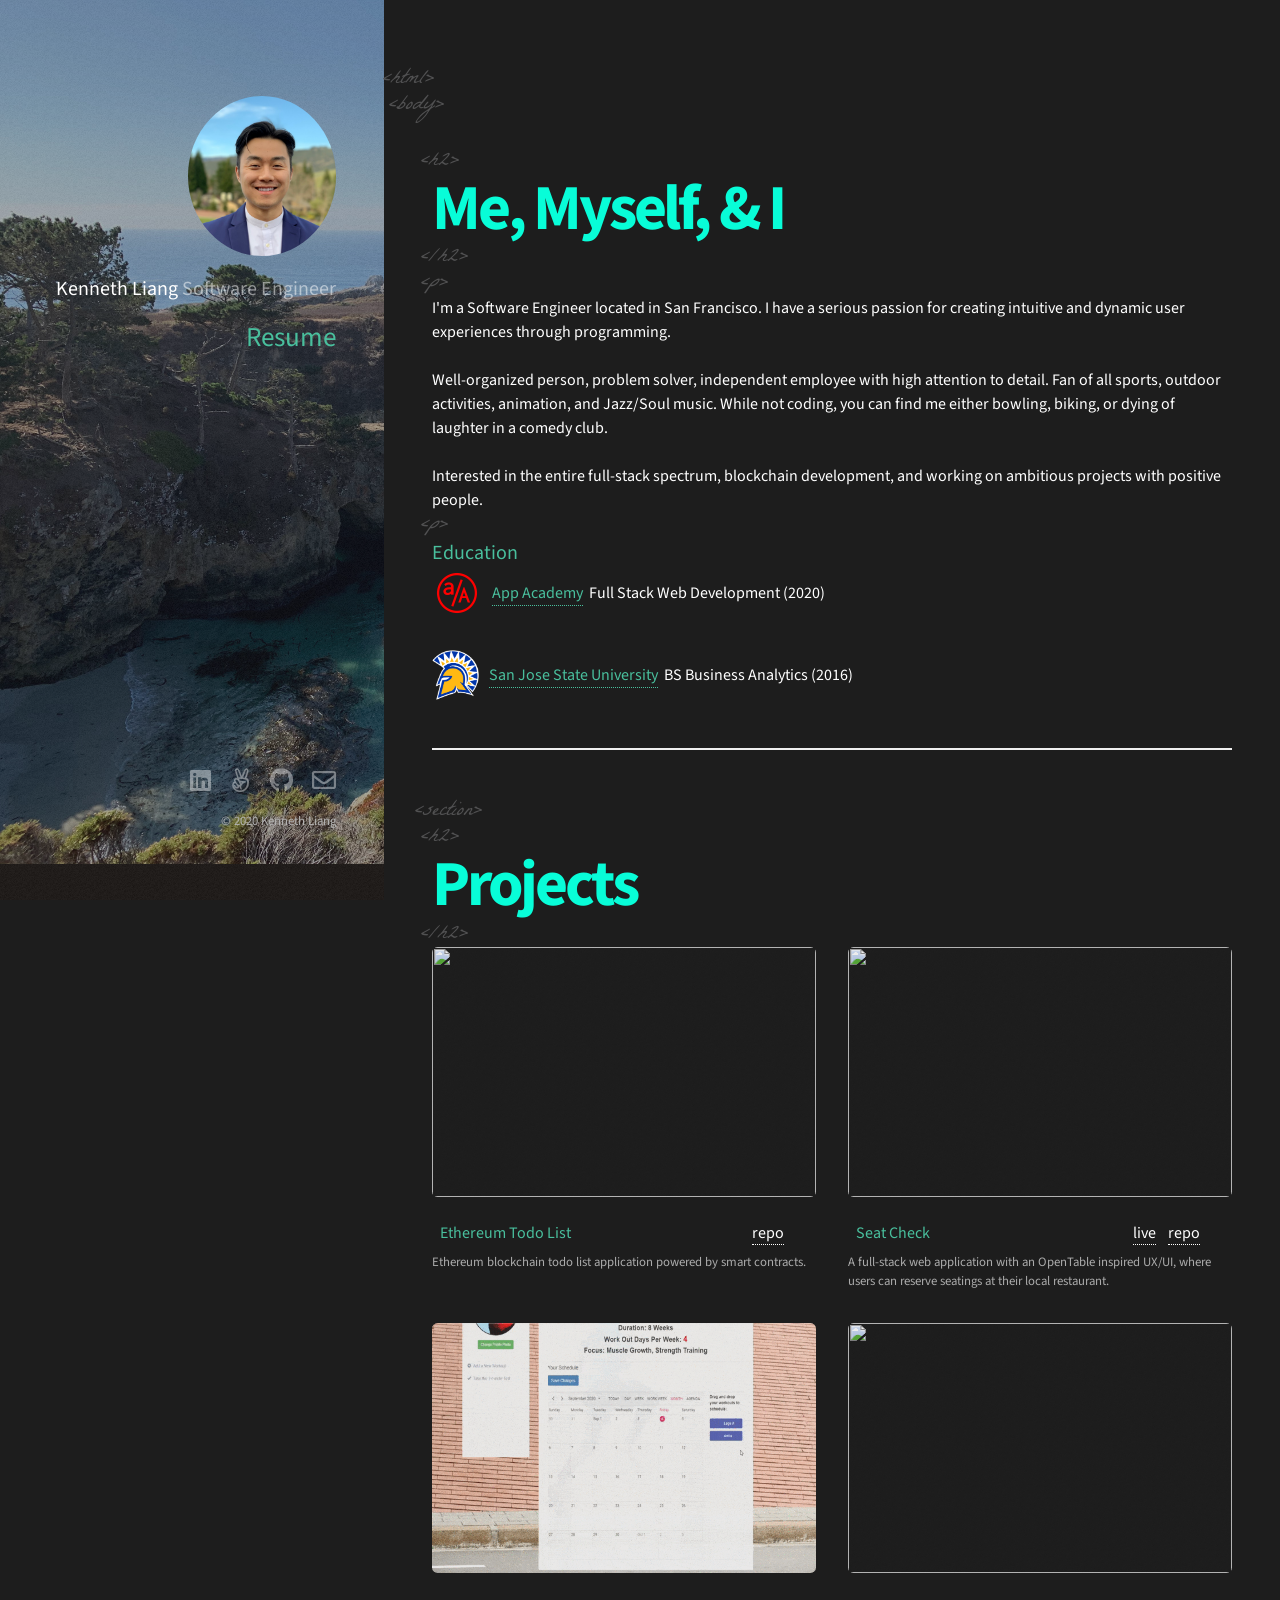
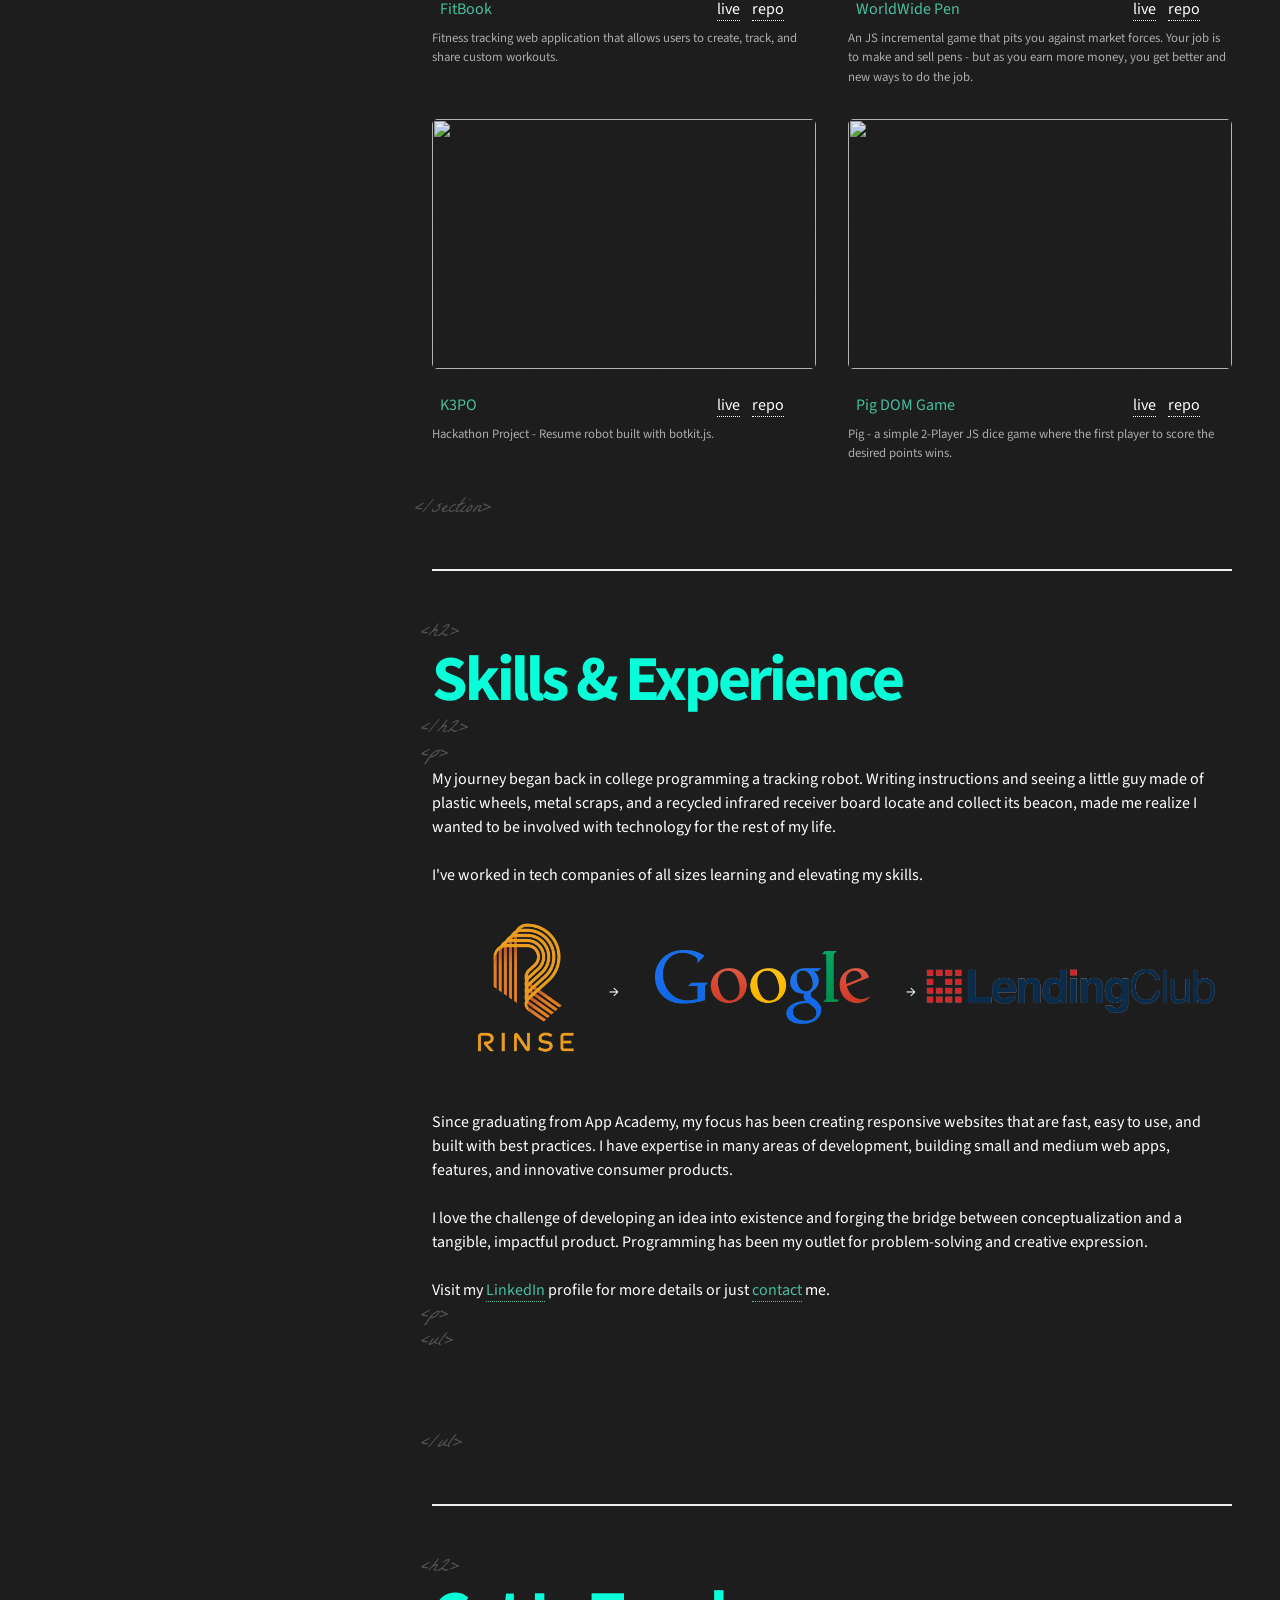
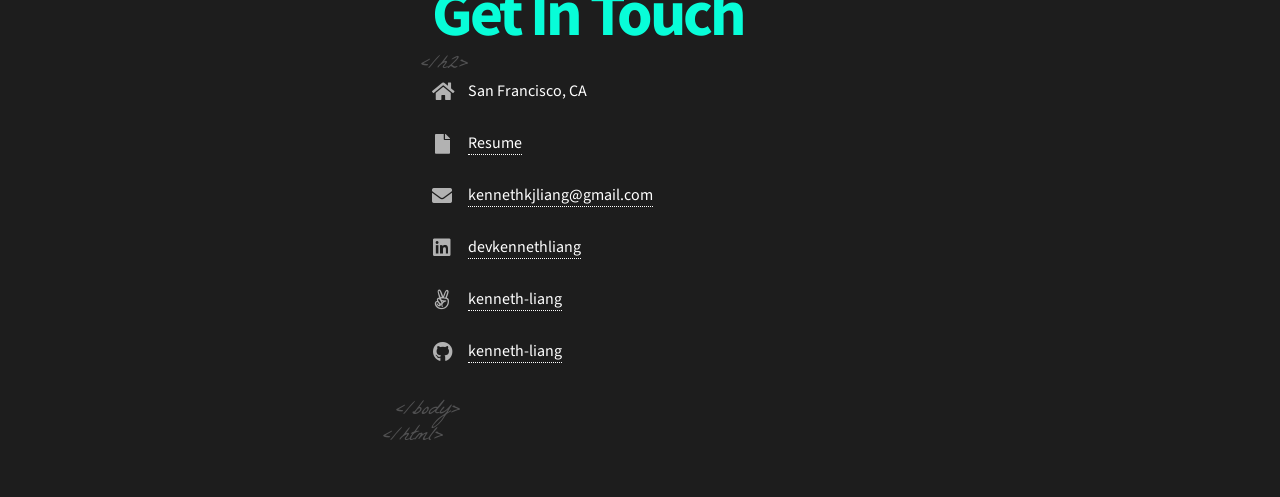
==== index.html @ 538f2a07 "updated script for deploy" ====
<!DOCTYPE HTML>
<!--
	Strata by HTML5 UP
	html5up.net | @ajlkn
	Free for personal and commercial use under the CCA 3.0 license (html5up.net/license)
-->
<html>
	<script async src="https://www.googletagmanager.com/gtag/js?id=G-F483TH01BQ"></script>
	<script>
		window.dataLayer = window.dataLayer || [];
		function gtag() { dataLayer.push(arguments); }
		gtag('js', new Date());

		gtag('config', 'G-F483TH01BQ');
	</script>
	<head>
		<title>Kenneth Liang</title>
		<meta charset="utf-8" />
		<meta name="viewport" content="width=device-width, initial-scale=1, user-scalable=no" />
		<link rel="stylesheet" href="assets/css/main.css" />
		<link rel="shortcut icon" type="image/x-icon" href="assets/favicon.ico">
		<link rel="stylesheet" href="https://cdn.rawgit.com/konpa/devicon/master/devicon.min.css">
		<script src="https://cdnjs.cloudflare.com/ajax/libs/jquery/3.5.1/jquery.min.js"></script>
		<script>
			$(function () {
				$(".rubberBand").bind("webkitAnimationEnd mozAnimationEnd animationend", function () {
						$(this).removeClass("animated")
					})
	
				$(".rubberBand").hover(function () {
					$(this).addClass("animated");
				})
			});
		</script>

		<!-- Global site tag (gtag.js) - Google Analytics -->
		<!-- 
			<noscript>
				<link rel="stylesheet" href="assets/css/noscript.css" /></noscript> -->
	</head>
	<body class="is-preload">
		<!-- <div class="spinner-wrapper">
			<div class="spinner"></div>
		</div> -->
		<!-- loading -->
		<!-- <div class="wrapper"></div> -->
		<!-- Header -->
			<header id="header">
				<div class="inner">
					<a href="#" class="image avatar"><img src="images/headshot.png" alt="" /></a>
					<h1>
						<strong>
							Kenneth Liang
							<!-- , software engineer<br /> -->
						</strong> 
						<br/>
						<br/>
						Software Engineer 
						<br />
					<!-- crafted by <a href="http://html5up.net">HTML5 UP</a>. -->
				</h1>
					<p class="resume"><a style="border-bottom: none; font-size: 1.7rem; " target="_blank" href="./Kenneth_Liang_Resume.pdf"><br /> Resume </a>
					</p>

					<!-- <p class="hnav">
						<a href="#main">About Me</a>
						<a href="#work">Projects</a>
						<a href="#skills">Skills</a>
						<a href="#contact">Contact</a>
					</p> -->
				</div>
			</header>

	
		<!-- Main -->
			<div id="main">
				<!-- One -->
				<section id="intro">
					<span class="tags top-tags"> &lt;html&gt; </span>
					<br>
					&nbsp;
					<span class="tags top-tags"> &lt;body&gt; </span>
						<header class="major">
							&nbsp;&nbsp;&nbsp;
							<span class="tags inner-tags"> &lt;h2&gt; </span>
							<h2>
								<span class="rubberBand" aria-hidden="true" style="opacity: 1;">Me, </span>
								<span class="rubberBand" aria-hidden="true" style="opacity: 1;">Myself, </span>
								<span class="rubberBand" aria-hidden="true" style="opacity: 1;">& </span>
								<span class="rubberBand" aria-hidden="true" style="opacity: 1;">I </span>
							</h2>
							&nbsp;&nbsp;&nbsp;
							<span class="tags inner-tags"> &lt;/h2&gt; </span>
						</header>
							&nbsp;&nbsp;&nbsp;
							<span class="tags inner-tags"> &lt;p&gt; </span>
						<p>
							I'm a Software Engineer located in San Francisco. I have a serious passion for creating intuitive and dynamic user experiences through programming.							
							<br>
							<br>
							Well-organized person, problem solver, independent employee with high attention to detail. Fan of all sports, outdoor activities, animation, and Jazz/Soul music. While not coding, you can find me either bowling, biking, or dying of laughter in a comedy club.
							<br>
							<br>
							Interested in the entire full-stack spectrum, blockchain development, and working on ambitious projects with positive people.
						</p>
						&nbsp;&nbsp;&nbsp;
						<span class="tags inner-tags"> &lt;p&gt; </span>
						<br>
						<h3 class="sub">Education</h3>
						<li class="education">
							<img id="edu" src="images/appacademy.png" />
							<a href="https://www.appacademy.io/" target="_blank">App Academy</a >&nbsp;&nbsp;Full Stack Web Development (2020)
						</li>
						<!-- <br/> -->
						<li class="education">
							<img id="edu" src="images/sjsu.png" />
							<a href="https://www.sjsu.edu/" target="_blank">San Jose State University</a>&nbsp;&nbsp;BS Business Analytics (2016)
						</li>
					</section>

				<!-- Projects -->
				<section id="work">
						&nbsp;
						<span class="tags inner-tags"> &lt;section&gt; </span>
						<br>
						&nbsp;&nbsp;&nbsp;
						<span class="tags inner-tags"> &lt;h2&gt; </span>
						<!-- <h2>Projects</h2> -->
						<h2>
							<span class="rubberBand" aria-hidden="true" style="opacity: 1;">Projects</span>
						</h2>
						&nbsp;&nbsp;&nbsp;
						<span class="tags inner-tags"> &lt;/h2&gt; </span>
						<div class="row">
							
							<article class="col-6 col-12-xsmall work-item">
								<a href="images/new_task.gif" class="image fit thumb"><img src="images/new_task.gif" alt="" /></a>
								<h3>Ethereum Todo List
									<span>
										<a target="_blank" href="https://github.com/kenneth-liang/Ethereum-Todo-List">  repo </a>
									</span>
								</h3>
								<p>Ethereum blockchain todo list application powered by smart contracts.</p>
							</article>

							<article class="col-6 col-12-xsmall work-item">
								<a href="images/seatchecksearch.gif" class="image fit thumb"><img src="images/seatchecksearch.gif" alt="" /></a>
								<h3>Seat Check
									<span>
										<a target="_blank" href="https://seat-check.herokuapp.com/#/"> live</a>
										&nbsp;&nbsp;
										<a target="_blank" href="https://github.com/kenneth-liang/SeatCheck"> repo </a>
									</span>
								</h3>
								<p>A full-stack web application with an OpenTable inspired UX/UI, where users can reserve seatings at their local restaurant.</p>
							</article>
							<article class="col-6 col-12-xsmall work-item">
								<a href="images/calendar.gif" class="image fit thumb"><img src="images/calendar.gif" alt="" /></a>
								<h3>FitBook
									<span>
										<a target="_blank" href="http://fitness-book.herokuapp.com/"> live</a>
										&nbsp;&nbsp;
										<a target="_blank" href="https://github.com/AChen414/FitBook"> repo </a>
									</span>
								</h3>
								<p>Fitness tracking web application that allows users to create, track, and share custom workouts.</p>
							</article>
							<article class="col-6 col-12-xsmall work-item">
								<a href="images/wwp.gif" class="image fit thumb"><img src="images/wwp.gif" alt="" /></a>
								<h3>WorldWide Pen
									<span>
										<a target="_blank" href="https://kenneth-liang.github.io/WorldwidePen/"> live</a>
										&nbsp;&nbsp;
										<a target="_blank" href="https://github.com/kenneth-liang/WorldwidePen"> repo </a>
									</span>
								</h3>
								<p>An JS incremental game that pits you against market forces. Your job is to make
								and sell pens - but as you earn more money, you get better and new ways to do the job.</p>
							</article>
							<article class="col-6 col-12-xsmall work-item">
								<a href="images/k3po.gif" class="image fit thumb"><img src="images/k3po.gif" alt="" /></a>
								<h3>K3PO
									<span>
										<a target="_blank" href="https://chat-bot-k3po.herokuapp.com/#"> live</a>
										&nbsp;&nbsp;
										<a target="_blank" href="https://github.com/kenneth-liang/chatbot"> repo </a>
									</span>
								</h3>
								<p>Hackathon Project - Resume robot built with botkit.js.</p>
							</article>
							<article class="col-6 col-12-xsmall work-item">
								<a href="images/pgg.gif" class="image fit thumb"><img src="images/pgg.gif" alt="" /></a>
								<h3>Pig DOM Game
									<span>
										<a target="_blank" href="https://kenneth-liang.github.io/PigGame/">live</a>
										&nbsp;&nbsp;
										<a target="_blank" href="https://github.com/kenneth-liang/PigGame">repo</a>
									</span>
								</h3>
								<p>Pig - a simple 2-Player JS dice game where the first player to score the desired points wins.</p>
							</article>
						</div>
						&nbsp;
						<span class="tags inner-tags"> &lt;/section&gt; </span>
					</section>

					<!-- Skills -->
					<section id="skills">
						<header class="major">
						&nbsp;&nbsp;&nbsp;
						<span class="tags inner-tags"> &lt;h2&gt; </span>
						<!-- <h2>Skills & Experience</h2> -->
						<h2>
							<span class="rubberBand" aria-hidden="true" style="opacity: 1;">Skills </span>
							<span class="rubberBand" aria-hidden="true" style="opacity: 1;">& </span>
							<span class="rubberBand" aria-hidden="true" style="opacity: 1;">Experience</span>

						</h2>
						&nbsp;&nbsp;&nbsp;
						<span class="tags inner-tags"> &lt;/h2&gt; </span>
						</header>
						&nbsp;&nbsp;&nbsp;
						<span class="tags inner-tags"> &lt;p&gt; </span>
						<p>
						My journey began back in college programming a tracking robot. Writing instructions and seeing a little guy made of plastic wheels, metal scraps, and a recycled infrared receiver board locate and collect its beacon, made me realize I wanted to be involved with technology for the rest of my life.
						<br>
						<br>
							I've worked in tech companies of all sizes learning and elevating my skills.
						</p>
						<div class="company-logos">
							<div ><img class="comp-icon" src="images/rsl.png" alt="" /></div>
							<div>→</div>
							<div ><img class="comp-icon" src="images/ggl.png" alt="" /></div>
							<div>→</div>
							<div ><img class="comp-icon" src="images/lcll.png" alt="" /></div>
						</div>
						<p> Since graduating from App Academy, my focus has been creating responsive websites that are fast, easy to use, and built with best practices. I have expertise in many areas of development, building small and medium web apps, features, and innovative consumer products.
						<br>
						<br>
							I love the challenge of developing an idea into existence and forging the bridge between conceptualization and a tangible, impactful product. Programming has been my outlet for problem-solving and creative expression.
						<br>
						<br>
							Visit my <a href="https://www.linkedin.com/in/devkennethliang/">LinkedIn</a> profile for more details or just <a href="mailto:kennethkjliang@gmail.com" target="_blank" >contact</a> me. 
						</p>
						&nbsp;&nbsp;&nbsp;
						<span class="tags inner-tags"> &lt;p&gt; </span>
						<br>
						&nbsp;&nbsp;&nbsp;
						<span class="tags inner-tags"> &lt;ul&gt; </span>

						<!-- <p>I’m a passionate software developer with the innovative and creative mindset of an entrepreneur. I have
							experience building dynamic web applications in JavaScript, Ruby on Rails, and HTML/CSS. <a href="#two"
								style="border-bottom: dotted 1px rgba(255, 255, 255, 0.5);"> See some of my awesome work</a>.</p>
						<p>I love the challenge of developing an idea into existence, and forging the bridge between conceptualization
							and a tangible, impactful product. Programming has been my outlet for problem-solving and creative expression.
						</p> -->
						<ul>
							<span class="major-icon devicon-javascript-plain colored"></span>
							<span class="major-icon devicon-react-original-wordmark colored"></span>
							<span class="major-icon devicon-redux-original colored"></span>
							<span class="major-icon devicon-python-plain-wordmark colored"></span>
							<span class="major-icon devicon-amazonwebservices-plain-wordmark colored"></span>
							<span class="major-icon devicon-ruby-plain-wordmark colored"></span>
							<span class="major-icon devicon-rails-plain-wordmark colored"></span>
							<span class="major-icon devicon-express-original-wordmark"></span>
							<span class="major-icon devicon-nodejs-plain-wordmark colored"></span>
							<span class="major-icon devicon-jquery-plain-wordmark colored"></span>
							<span class="major-icon devicon-postgresql-plain-wordmark colored"></span>
							<span class="major-icon devicon-mysql-plain-wordmark colored"></span>
							<span class="major-icon devicon-html5-plain-wordmark colored"></span>
							<span class="major-icon devicon-css3-plain-wordmark colored"></span>
							<span class="major-icon devicon-heroku-plain-wordmark colored"></span>
							<span class="major-icon devicon-mongodb-plain-wordmark colored"></span>
							<span class="major-icon devicon-babel-plain colored colored"></span>
							<span class="major-icon devicon-npm-original-wordmark colored"></span>
							<span class="major-icon devicon-git-plain-wordmark colored"></span>
							<span class="major-icon devicon-github-original-wordmark"></span>
							<span class="major-icon devicon-bootstrap-plain-wordmark colored"></span>
						</ul>
						&nbsp;&nbsp;&nbsp;
						<span class="tags inner-tags"> &lt;/ul&gt; </span>
					</section>

				<!-- Three -->
					<section id="contact">
						&nbsp;&nbsp;&nbsp;
						<span class="tags inner-tags"> &lt;h2&gt; </span>
						<!-- <h2>Get In Touch</h2> -->
						<h2>
							<span class="rubberBand" aria-hidden="true" style="opacity: 1;">Get </span>
							<span class="rubberBand" aria-hidden="true" style="opacity: 1;">In </span>
							<span class="rubberBand" aria-hidden="true" style="opacity: 1;">Touch </span>
						</h2>
						&nbsp;&nbsp;&nbsp;
						<span class="tags inner-tags"> &lt;/h2&gt; </span>
						<div class="row">

							<div class="col-4 col-12-small">
								<ul class="labeled-icons">
									<li>
										<h3 class="icon solid fa-home"><span class="label">Address</span></h3>
										San Francisco, CA<br />
									</li>
									<li>
										<h3 class="icon solid fa-file"><span class="label">Resume</span></h3>
										<a target="_blank" href="./Kenneth_Liang_Resume.pdf">Resume</a>
										<br />
									</li>
									<li>
										<h3 class="icon solid fa-envelope"><span class="label">Email</span></h3>
										<a href="mailto:kennethkjliang@gmail.com">kennethkjliang@gmail.com</a>
									</li>
									<li>
										<h3 class="icon brands fa-linkedin"><span class="label">LinkedIn</span></h3>
										<a href="https://www.linkedin.com/in/devkennethliang/" target="_blank">devkennethliang</a>
									</li>
									<li>
										<h3 class="icon brands fa-angellist"><span class="label">Angelist</span></h3>
										<a href="https://angel.co/u/kenneth-liang" target="_blank">kenneth-liang</a>
									</li>
									<li>
										<h3 class="icon brands fa-github"><span class="label">GitHub</span> </h3>
										<a href="https://github.com/kenneth-liang" target="_blank">kenneth-liang</a>
									</li>
								</ul>
							</div>

<!-- 
							<div class="col-6 col-12-small">
								<form method="post" action="#">
									<div class="row gtr-uniform gtr-50">
										<div class="col-6 col-12-xsmall"><input type="text" name="name" id="name" placeholder="Name" /></div>
										<div class="col-6 col-12-xsmall"><input type="email" name="email" id="email" placeholder="Email" /></div>
										<div class="col-12"><textarea name="message" id="message" placeholder="Message" rows="4"></textarea></div>
									</div>
								</form>
								<ul class="actions">
									<li><input type="submit" value="Send Message" /></li>
								</ul>
							</div> -->


						</div>
						&nbsp;<span class="tags bot-tags"> &lt;/body&gt; </span>
						<br>
						<span class="tags bot-tags"> &lt;/html&gt; </span>
					</section>
			</div>
				

		<!-- Footer -->
			<footer id="footer">
				<div class="inner">
					<ul class="icons">
						<li><a href="https://www.linkedin.com/in/devkennethliang/" target="_blank" class="icon brands fa-linkedin"><span
									class="label">LinkedIn</span></a></li>
						<li><a href="https://angel.co/u/kenneth-liang" target="_blank" class="icon brands fa-angellist"><span
									class="label">Angelist</span></a></li>
						<li><a href="https://github.com/kenneth-liang" target="_blank" class="icon brands fa-github"><span
									class="label">GitHub</span></a></li>
						<li><a href="mailto:kennethkjliang@gmail.com" target="_blank" class="icon circle fa-envelope"><span
									class="label">Mail</span></a></li>
					</ul>
					<ul class="copyright">
						<p>© 2020 Kenneth Liang</p>
					</ul>
				</div>
			</footer>

		<!-- BG -->
		<!-- <div id="bg"></div> -->

		<!-- Scripts -->
			<script src="assets/js/jquery.min.js"></script>
			<script src="assets/js/jquery.poptrox.min.js"></script>
			<script src="assets/js/browser.min.js"></script>
			<script src="assets/js/breakpoints.min.js"></script>
			<script src="assets/js/util.js"></script>
			<script src="assets/js/main.js"></script>
		<!-- wrapper end  -->
	</body>
</html>
---- assets/css/main.css ----
@import url("fontawesome-all.min.css");
@import url("https://fonts.googleapis.com/css?family=Source+Sans+Pro:400,400italic");
@import url('https://fonts.googleapis.com/css2?family=La+Belle+Aurore&display=swap');
/*
	Strata by HTML5 UP
	html5up.net | @ajlkn
	Free for personal and commercial use under the CCA 3.0 license (html5up.net/license)
*/

html, body, div, span, applet, object,
iframe, h1, h2, h3, h4, h5, h6, p, blockquote,
pre, a, abbr, acronym, address, big, cite,
code, del, dfn, em, img, ins, kbd, q, s, samp,
small, strike, strong, sub, sup, tt, var, b,
u, i, center, dl, dt, dd, ol, ul, li, fieldset,
form, label, legend, table, caption, tbody,
tfoot, thead, tr, th, td, article, aside,
canvas, details, embed, figure, figcaption,
footer, header, hgroup, menu, nav, output, ruby,
section, summary, time, mark, audio, video {
	margin: 0;
	padding: 0;
	border: 0;
	font-size: 100%;
	font: inherit;
	vertical-align: baseline;}

article, aside, details, figcaption, figure,
footer, header, hgroup, menu, nav, section {
	display: block;}

body {
	line-height: 1;
}

ol, ul {
	list-style: none;
}

blockquote, q {
	quotes: none;
}

	blockquote:before, blockquote:after, q:before, q:after {
		content: '';
		content: none;
	}

table {
	border-collapse: collapse;
	border-spacing: 0;
}

body {
	-webkit-text-size-adjust: none;
}

mark {
	background-color: transparent;
	color: inherit;
}

input::-moz-focus-inner {
	border: 0;
	padding: 0;
}

input, select, textarea {
	-moz-appearance: none;
	-webkit-appearance: none;
	-ms-appearance: none;
	appearance: none;
}

/* Basic */

	html {
		box-sizing: border-box;
	}

	*, *:before, *:after {
		box-sizing: inherit;
	}

	body {
		/* background: #fff; */
		background: #1d1d1d;
	}

		body.is-preload *, body.is-preload *:before, body.is-preload *:after {
			-moz-animation: none !important;
			-webkit-animation: none !important;
			-ms-animation: none !important;
			animation: none !important;
			-moz-transition: none !important;
			-webkit-transition: none !important;
			-ms-transition: none !important;
			transition: none !important;
		}

	body, input, select, textarea{
		/* color: #a2a2a2; */
		color: #fff;
		font-family: "Source Sans Pro", Helvetica, sans-serif;
		font-size: 1.1rem;
		font-weight: 400;
		line-height: 1.5em;
	}

	a {
		-moz-transition: color 0.2s ease-in-out, border-color 0.2s ease-in-out;
		-webkit-transition: color 0.2s ease-in-out, border-color 0.2s ease-in-out;
		-ms-transition: color 0.2s ease-in-out, border-color 0.2s ease-in-out;
		transition: color 0.2s ease-in-out, border-color 0.2s ease-in-out;
		border-bottom: dotted 1px;
		color: #49bf9d;
		text-decoration: none;
	}

		a:hover {
			border-bottom-color: transparent;
			color: #49bf9d !important;
			text-decoration: none;
		}

	strong, b {
		color: #787878;
		font-weight: 400;
	}

	em, i {
		font-style: italic;
	}

	p {
		margin: 0 0 0 0;
	}

	h1, h2, h3, h4, h5, h6 {
		color: #787878;
		font-weight: 400;
		line-height: 1em;
		margin: 0 0 1em 0;
	}

		h1 a, h2 a, h3 a, h4 a, h5 a, h6 a {
			color: inherit;
			text-decoration: none;
		}

	h1 {
		font-size: 2em;
		line-height: 1.5em;
	}

	h2 {
		font-size: 1.5em;
		line-height: 1.5em;
		color: #08fdd8;
    font-weight: 400;
		/* margin: 0; */
	}

	h3 {
		font-size: 1.25em;
		line-height: 1.5em;
		color: #49bf9d;
		font-weight: 400;
	}

	h4 {
		font-size: 1.1em;
		line-height: 1.5em;
	}

	h5 {
		font-size: 0.9em;
		line-height: 1.5em;
	}

	h6 {
		font-size: 0.7em;
		line-height: 1.5em;
	}

	sub {
		font-size: 0.8em;
		position: relative;
		top: 0.5em;
	}

	sup {
		font-size: 0.8em;
		position: relative;
		top: -0.5em;
	}

	hr {
		border: 0;
		border-bottom: solid 2px #efefef;
		margin: 2em 0;
	}

		hr.major {
			margin: 3em 0;
		}

	blockquote {
		border-left: solid 6px #efefef;
		font-style: italic;
		margin: 0 0 2em 0;
		padding: 0.5em 0 0.5em 1.5em;
	}

	code {
		background: #f7f7f7;
		border-radius: 0.35em;
		border: solid 2px #efefef;
		font-family: "Courier New", monospace;
		font-size: 0.9em;
		margin: 0 0.25em;
		padding: 0.25em 0.65em;
	}

	pre {
		-webkit-overflow-scrolling: touch;
		font-family: "Courier New", monospace;
		font-size: 0.9em;
		margin: 0 0 2em 0;
	}

		pre code {
			display: block;
			line-height: 1.75em;
			padding: 1em 1.5em;
			overflow-x: auto;
		}

	.align-left {
		text-align: left;
	}

	.align-center {
		text-align: center;
	}

	.align-right {
		text-align: right;
	}

/* Container */

	.container {
		margin: 0 auto;
		max-width: calc(100% - 4em);
		width: 100%;
	}

		.container.xsmall {
			width: 25%;
		}

		.container.small {
			width: 50%;
		}

		.container.medium {
			width: 75%;
		}

		.container.large {
			width: 125%;
		}

		.container.xlarge {
			width: 150%;
		}

		.container.max {
			width: 100%;
		}

		@media screen and (max-width: 980px) {

			.container {
				width: 100% !important;
				max-width: 100% !important;
			}

		}

		@media screen and (max-width: 480px) {

			.container {
				max-width: calc(100% - 3em);
			}

		}

/* Row */

	.row {
		display: flex;
		flex-wrap: wrap;
		box-sizing: border-box;
		align-items: stretch;
	}

		.row > * {
			box-sizing: border-box;
		}

		.row.gtr-uniform > * > :last-child {
			margin-bottom: 0;
		}

		.row.aln-left {
			justify-content: flex-start;
		}

		.row.aln-center {
			justify-content: center;
		}

		.row.aln-right {
			justify-content: flex-end;
		}

		.row.aln-top {
			align-items: flex-start;
		}

		.row.aln-middle {
			align-items: center;
		}

		.row.aln-bottom {
			align-items: flex-end;
		}

		.row > .imp {
			order: -1;
		}

		.row > .col-1 {
			width: 8.33333%;
		}

		.row > .off-1 {
			margin-left: 8.33333%;
		}

		.row > .col-2 {
			width: 16.66667%;
		}

		.row > .off-2 {
			margin-left: 16.66667%;
		}

		.row > .col-3 {
			width: 25%;
		}

		.row > .off-3 {
			margin-left: 25%;
		}

		.row > .col-4 {
			/* width: 33.33333%; */
		}

		.row > .off-4 {
			margin-left: 33.33333%;
		}

		.row > .col-5 {
			width: 41.66667%;
		}

		.row > .off-5 {
			margin-left: 41.66667%;
		}

		.row > .col-6 {
			width: 50%;
		}

		.row > .off-6 {
			margin-left: 50%;
		}

		.row > .col-7 {
			width: 58.33333%;
		}

		.row > .off-7 {
			margin-left: 58.33333%;
		}

		.row > .col-8 {
			width: 66.66667%;
		}

		.row > .off-8 {
			margin-left: 66.66667%;
		}

		.row > .col-9 {
			width: 75%;
		}

		.row > .off-9 {
			margin-left: 75%;
		}

		.row > .col-10 {
			width: 83.33333%;
		}

		.row > .off-10 {
			margin-left: 83.33333%;
		}

		.row > .col-11 {
			width: 91.66667%;
		}

		.row > .off-11 {
			margin-left: 91.66667%;
		}

		.row > .col-12 {
			width: 100%;
		}

		.row > .off-12 {
			margin-left: 100%;
		}

		.row.gtr-0 {
			margin-top: 0;
			margin-left: 0em;
		}

			.row.gtr-0 > * {
				padding: 0 0 0 0em;
			}

			.row.gtr-0.gtr-uniform {
				margin-top: 0em;
			}

				.row.gtr-0.gtr-uniform > * {
					padding-top: 0em;
				}

		.row.gtr-25 {
			margin-top: 0;
			margin-left: -0.625em;
		}

			.row.gtr-25 > * {
				padding: 0 0 0 0.625em;
			}

			.row.gtr-25.gtr-uniform {
				margin-top: -0.625em;
			}

				.row.gtr-25.gtr-uniform > * {
					padding-top: 0.625em;
				}

		.row.gtr-50 {
			margin-top: 0;
			margin-left: -1.25em;
		}

			.row.gtr-50 > * {
				padding: 0 0 0 1.25em;
			}

			.row.gtr-50.gtr-uniform {
				margin-top: -1.25em;
			}

				.row.gtr-50.gtr-uniform > * {
					padding-top: 1.25em;
				}

		.row {
			margin-top: 0;
			margin-left: -2.5em;
		}

			.row > * {
				padding: 0 0 0 2.5em;
			}

			.row.gtr-uniform {
				margin-top: -2.5em;
			}

				.row.gtr-uniform > * {
					padding-top: 2.5em;
				}

		.row.gtr-150 {
			margin-top: 0;
			margin-left: -3.75em;
		}

			.row.gtr-150 > * {
				padding: 0 0 0 3.75em;
			}

			.row.gtr-150.gtr-uniform {
				margin-top: -3.75em;
			}

				.row.gtr-150.gtr-uniform > * {
					padding-top: 3.75em;
				}

		.row.gtr-200 {
			margin-top: 0;
			margin-left: -5em;
		}

			.row.gtr-200 > * {
				padding: 0 0 0 5em;
			}

			.row.gtr-200.gtr-uniform {
				margin-top: -5em;
			}

				.row.gtr-200.gtr-uniform > * {
					padding-top: 5em;
				}

		@media screen and (max-width: 1800px) {

			.row {
				display: flex;
				flex-wrap: wrap;
				box-sizing: border-box;
				align-items: stretch;
			}

				.row > * {
					box-sizing: border-box;
				}

				.row.gtr-uniform > * > :last-child {
					margin-bottom: 0;
				}

				.row.aln-left {
					justify-content: flex-start;
				}

				.row.aln-center {
					justify-content: center;
				}

				.row.aln-right {
					justify-content: flex-end;
				}

				.row.aln-top {
					align-items: flex-start;
				}

				.row.aln-middle {
					align-items: center;
				}

				.row.aln-bottom {
					align-items: flex-end;
				}

				.row > .imp-xlarge {
					order: -1;
				}

				.row > .col-1-xlarge {
					width: 8.33333%;
				}

				.row > .off-1-xlarge {
					margin-left: 8.33333%;
				}

				.row > .col-2-xlarge {
					width: 16.66667%;
				}

				.row > .off-2-xlarge {
					margin-left: 16.66667%;
				}

				.row > .col-3-xlarge {
					width: 25%;
				}

				.row > .off-3-xlarge {
					margin-left: 25%;
				}

				.row > .col-4-xlarge {
					width: 33.33333%;
				}

				.row > .off-4-xlarge {
					margin-left: 33.33333%;
				}

				.row > .col-5-xlarge {
					width: 41.66667%;
				}

				.row > .off-5-xlarge {
					margin-left: 41.66667%;
				}

				.row > .col-6-xlarge {
					width: 50%;
				}

				.row > .off-6-xlarge {
					margin-left: 50%;
				}

				.row > .col-7-xlarge {
					width: 58.33333%;
				}

				.row > .off-7-xlarge {
					margin-left: 58.33333%;
				}

				.row > .col-8-xlarge {
					width: 66.66667%;
				}

				.row > .off-8-xlarge {
					margin-left: 66.66667%;
				}

				.row > .col-9-xlarge {
					width: 75%;
				}

				.row > .off-9-xlarge {
					margin-left: 75%;
				}

				.row > .col-10-xlarge {
					width: 83.33333%;
				}

				.row > .off-10-xlarge {
					margin-left: 83.33333%;
				}

				.row > .col-11-xlarge {
					width: 91.66667%;
				}

				.row > .off-11-xlarge {
					margin-left: 91.66667%;
				}

				.row > .col-12-xlarge {
					width: 100%;
				}

				.row > .off-12-xlarge {
					margin-left: 100%;
				}

				.row.gtr-0 {
					margin-top: 0;
					margin-left: 0em;
				}

					.row.gtr-0 > * {
						padding: 0 0 0 0em;
					}

					.row.gtr-0.gtr-uniform {
						margin-top: 0em;
					}

						.row.gtr-0.gtr-uniform > * {
							padding-top: 0em;
						}

				.row.gtr-25 {
					margin-top: 0;
					margin-left: -0.625em;
				}

					.row.gtr-25 > * {
						padding: 0 0 0 0.625em;
					}

					.row.gtr-25.gtr-uniform {
						margin-top: -0.625em;
					}

						.row.gtr-25.gtr-uniform > * {
							padding-top: 0.625em;
						}

				.row.gtr-50 {
					margin-top: 0;
					margin-left: -1.25em;
				}

					.row.gtr-50 > * {
						padding: 0 0 0 1.25em;
					}

					.row.gtr-50.gtr-uniform {
						margin-top: -1.25em;
					}

						.row.gtr-50.gtr-uniform > * {
							padding-top: 1.25em;
						}

				.row {
					margin-top: 0;
					margin-left: -2.5em;
				}

					.row > * {
						padding: 0 0 0 2.5em;
					}

					.row.gtr-uniform {
						margin-top: -2.5em;
					}

						.row.gtr-uniform > * {
							padding-top: 2.5em;
						}

				.row.gtr-150 {
					margin-top: 0;
					margin-left: -3.75em;
				}

					.row.gtr-150 > * {
						padding: 0 0 0 3.75em;
					}

					.row.gtr-150.gtr-uniform {
						margin-top: -3.75em;
					}

						.row.gtr-150.gtr-uniform > * {
							padding-top: 3.75em;
						}

				.row.gtr-200 {
					margin-top: 0;
					margin-left: -5em;
				}

					.row.gtr-200 > * {
						padding: 0 0 0 5em;
					}

					.row.gtr-200.gtr-uniform {
						margin-top: -5em;
					}

						.row.gtr-200.gtr-uniform > * {
							padding-top: 5em;
						}

		}

		@media screen and (max-width: 1280px) {

			.row {
				display: flex;
				flex-wrap: wrap;
				box-sizing: border-box;
				align-items: stretch;
			}

				.row > * {
					box-sizing: border-box;
				}

				.row.gtr-uniform > * > :last-child {
					margin-bottom: 0;
				}

				.row.aln-left {
					justify-content: flex-start;
				}

				.row.aln-center {
					justify-content: center;
				}

				.row.aln-right {
					justify-content: flex-end;
				}

				.row.aln-top {
					align-items: flex-start;
				}

				.row.aln-middle {
					align-items: center;
				}

				.row.aln-bottom {
					align-items: flex-end;
				}

				.row > .imp-large {
					order: -1;
				}

				.row > .col-1-large {
					width: 8.33333%;
				}

				.row > .off-1-large {
					margin-left: 8.33333%;
				}

				.row > .col-2-large {
					width: 16.66667%;
				}

				.row > .off-2-large {
					margin-left: 16.66667%;
				}

				.row > .col-3-large {
					width: 25%;
				}

				.row > .off-3-large {
					margin-left: 25%;
				}

				.row > .col-4-large {
					width: 33.33333%;
				}

				.row > .off-4-large {
					margin-left: 33.33333%;
				}

				.row > .col-5-large {
					width: 41.66667%;
				}

				.row > .off-5-large {
					margin-left: 41.66667%;
				}

				.row > .col-6-large {
					width: 50%;
				}

				.row > .off-6-large {
					margin-left: 50%;
				}

				.row > .col-7-large {
					width: 58.33333%;
				}

				.row > .off-7-large {
					margin-left: 58.33333%;
				}

				.row > .col-8-large {
					width: 66.66667%;
				}

				.row > .off-8-large {
					margin-left: 66.66667%;
				}

				.row > .col-9-large {
					width: 75%;
				}

				.row > .off-9-large {
					margin-left: 75%;
				}

				.row > .col-10-large {
					width: 83.33333%;
				}

				.row > .off-10-large {
					margin-left: 83.33333%;
				}

				.row > .col-11-large {
					width: 91.66667%;
				}

				.row > .off-11-large {
					margin-left: 91.66667%;
				}

				.row > .col-12-large {
					width: 100%;
				}

				.row > .off-12-large {
					margin-left: 100%;
				}

				.row.gtr-0 {
					margin-top: 0;
					margin-left: 0em;
				}

					.row.gtr-0 > * {
						padding: 0 0 0 0em;
					}

					.row.gtr-0.gtr-uniform {
						margin-top: 0em;
					}

						.row.gtr-0.gtr-uniform > * {
							padding-top: 0em;
						}

				.row.gtr-25 {
					margin-top: 0;
					margin-left: -0.5em;
				}

					.row.gtr-25 > * {
						padding: 0 0 0 0.5em;
					}

					.row.gtr-25.gtr-uniform {
						margin-top: -0.5em;
					}

						.row.gtr-25.gtr-uniform > * {
							padding-top: 0.5em;
						}

				.row.gtr-50 {
					margin-top: 0;
					margin-left: -1em;
				}

					.row.gtr-50 > * {
						padding: 0 0 0 1em;
					}

					.row.gtr-50.gtr-uniform {
						margin-top: -1em;
					}

						.row.gtr-50.gtr-uniform > * {
							padding-top: 1em;
						}

				.row {
					margin-top: 0;
					margin-left: -2em;
				}

					.row > * {
						padding: 0 0 0 2em;
					}

					.row.gtr-uniform {
						margin-top: -2em;
					}

						.row.gtr-uniform > * {
							padding-top: 2em;
						}

				.row.gtr-150 {
					margin-top: 0;
					margin-left: -3em;
				}

					.row.gtr-150 > * {
						padding: 0 0 0 3em;
					}

					.row.gtr-150.gtr-uniform {
						margin-top: -3em;
					}

						.row.gtr-150.gtr-uniform > * {
							padding-top: 3em;
						}

				.row.gtr-200 {
					margin-top: 0;
					margin-left: -4em;
				}

					.row.gtr-200 > * {
						padding: 0 0 0 4em;
					}

					.row.gtr-200.gtr-uniform {
						margin-top: -4em;
					}

						.row.gtr-200.gtr-uniform > * {
							padding-top: 4em;
						}

		}

		@media screen and (max-width: 980px) {

			.row {
				display: flex;
				flex-wrap: wrap;
				box-sizing: border-box;
				align-items: stretch;
			}

				.row > * {
					box-sizing: border-box;
				}

				.row.gtr-uniform > * > :last-child {
					margin-bottom: 0;
				}

				.row.aln-left {
					justify-content: flex-start;
				}

				.row.aln-center {
					justify-content: center;
				}

				.row.aln-right {
					justify-content: flex-end;
				}

				.row.aln-top {
					align-items: flex-start;
				}

				.row.aln-middle {
					align-items: center;
				}

				.row.aln-bottom {
					align-items: flex-end;
				}

				.row > .imp-medium {
					order: -1;
				}

				.row > .col-1-medium {
					width: 8.33333%;
				}

				.row > .off-1-medium {
					margin-left: 8.33333%;
				}

				.row > .col-2-medium {
					width: 16.66667%;
				}

				.row > .off-2-medium {
					margin-left: 16.66667%;
				}

				.row > .col-3-medium {
					width: 25%;
				}

				.row > .off-3-medium {
					margin-left: 25%;
				}

				.row > .col-4-medium {
					width: 33.33333%;
				}

				.row > .off-4-medium {
					margin-left: 33.33333%;
				}

				.row > .col-5-medium {
					width: 41.66667%;
				}

				.row > .off-5-medium {
					margin-left: 41.66667%;
				}

				.row > .col-6-medium {
					width: 50%;
				}

				.row > .off-6-medium {
					margin-left: 50%;
				}

				.row > .col-7-medium {
					width: 58.33333%;
				}

				.row > .off-7-medium {
					margin-left: 58.33333%;
				}

				.row > .col-8-medium {
					width: 66.66667%;
				}

				.row > .off-8-medium {
					margin-left: 66.66667%;
				}

				.row > .col-9-medium {
					width: 75%;
				}

				.row > .off-9-medium {
					margin-left: 75%;
				}

				.row > .col-10-medium {
					width: 83.33333%;
				}

				.row > .off-10-medium {
					margin-left: 83.33333%;
				}

				.row > .col-11-medium {
					width: 91.66667%;
				}

				.row > .off-11-medium {
					margin-left: 91.66667%;
				}

				.row > .col-12-medium {
					width: 100%;
				}

				.row > .off-12-medium {
					margin-left: 100%;
				}

				.row.gtr-0 {
					margin-top: 0;
					margin-left: 0em;
				}

					.row.gtr-0 > * {
						padding: 0 0 0 0em;
					}

					.row.gtr-0.gtr-uniform {
						margin-top: 0em;
					}

						.row.gtr-0.gtr-uniform > * {
							padding-top: 0em;
						}

				.row.gtr-25 {
					margin-top: 0;
					margin-left: -0.5em;
				}

					.row.gtr-25 > * {
						padding: 0 0 0 0.5em;
					}

					.row.gtr-25.gtr-uniform {
						margin-top: -0.5em;
					}

						.row.gtr-25.gtr-uniform > * {
							padding-top: 0.5em;
						}

				.row.gtr-50 {
					margin-top: 0;
					margin-left: -1em;
				}

					.row.gtr-50 > * {
						padding: 0 0 0 1em;
					}

					.row.gtr-50.gtr-uniform {
						margin-top: -1em;
					}

						.row.gtr-50.gtr-uniform > * {
							padding-top: 1em;
						}

				.row {
					margin-top: 0;
					margin-left: -2em;
				}

					.row > * {
						padding: 0 0 0 2em;
					}

					.row.gtr-uniform {
						margin-top: -2em;
					}

						.row.gtr-uniform > * {
							padding-top: 2em;
						}

				.row.gtr-150 {
					margin-top: 0;
					margin-left: -3em;
				}

					.row.gtr-150 > * {
						padding: 0 0 0 3em;
					}

					.row.gtr-150.gtr-uniform {
						margin-top: -3em;
					}

						.row.gtr-150.gtr-uniform > * {
							padding-top: 3em;
						}

				.row.gtr-200 {
					margin-top: 0;
					margin-left: -4em;
				}

					.row.gtr-200 > * {
						padding: 0 0 0 4em;
					}

					.row.gtr-200.gtr-uniform {
						margin-top: -4em;
					}

						.row.gtr-200.gtr-uniform > * {
							padding-top: 4em;
						}

		}

		@media screen and (max-width: 736px) {

			.row {
				display: flex;
				flex-wrap: wrap;
				box-sizing: border-box;
				align-items: stretch;
			}

				.row > * {
					box-sizing: border-box;
				}

				.row.gtr-uniform > * > :last-child {
					margin-bottom: 0;
				}

				.row.aln-left {
					justify-content: flex-start;
				}

				.row.aln-center {
					justify-content: center;
				}

				.row.aln-right {
					justify-content: flex-end;
				}

				.row.aln-top {
					align-items: flex-start;
				}

				.row.aln-middle {
					align-items: center;
				}

				.row.aln-bottom {
					align-items: flex-end;
				}

				.row > .imp-small {
					order: -1;
				}

				.row > .col-1-small {
					width: 8.33333%;
				}

				.row > .off-1-small {
					margin-left: 8.33333%;
				}

				.row > .col-2-small {
					width: 16.66667%;
				}

				.row > .off-2-small {
					margin-left: 16.66667%;
				}

				.row > .col-3-small {
					width: 25%;
				}

				.row > .off-3-small {
					margin-left: 25%;
				}

				.row > .col-4-small {
					width: 33.33333%;
				}

				.row > .off-4-small {
					margin-left: 33.33333%;
				}

				.row > .col-5-small {
					width: 41.66667%;
				}

				.row > .off-5-small {
					margin-left: 41.66667%;
				}

				.row > .col-6-small {
					width: 50%;
				}

				.row > .off-6-small {
					margin-left: 50%;
				}

				.row > .col-7-small {
					width: 58.33333%;
				}

				.row > .off-7-small {
					margin-left: 58.33333%;
				}

				.row > .col-8-small {
					width: 66.66667%;
				}

				.row > .off-8-small {
					margin-left: 66.66667%;
				}

				.row > .col-9-small {
					width: 75%;
				}

				.row > .off-9-small {
					margin-left: 75%;
				}

				.row > .col-10-small {
					width: 83.33333%;
				}

				.row > .off-10-small {
					margin-left: 83.33333%;
				}

				.row > .col-11-small {
					width: 91.66667%;
				}

				.row > .off-11-small {
					margin-left: 91.66667%;
				}

				.row > .col-12-small {
					width: 100%;
				}

				.row > .off-12-small {
					margin-left: 100%;
				}

				.row.gtr-0 {
					margin-top: 0;
					margin-left: 0em;
				}

					.row.gtr-0 > * {
						padding: 0 0 0 0em;
					}

					.row.gtr-0.gtr-uniform {
						margin-top: 0em;
					}

						.row.gtr-0.gtr-uniform > * {
							padding-top: 0em;
						}

				.row.gtr-25 {
					margin-top: 0;
					margin-left: -0.375em;
				}

					.row.gtr-25 > * {
						padding: 0 0 0 0.375em;
					}

					.row.gtr-25.gtr-uniform {
						margin-top: -0.375em;
					}

						.row.gtr-25.gtr-uniform > * {
							padding-top: 0.375em;
						}

				.row.gtr-50 {
					margin-top: 0;
					margin-left: -0.75em;
				}

					.row.gtr-50 > * {
						padding: 0 0 0 0.75em;
					}

					.row.gtr-50.gtr-uniform {
						margin-top: -0.75em;
					}

						.row.gtr-50.gtr-uniform > * {
							padding-top: 0.75em;
						}

				.row {
					margin-top: 0;
					margin-left: -1.5em;
				}

					.row > * {
						padding: 0 0 0 1.5em;
					}

					.row.gtr-uniform {
						margin-top: -1.5em;
					}

						.row.gtr-uniform > * {
							padding-top: 1.5em;
						}

				.row.gtr-150 {
					margin-top: 0;
					margin-left: -2.25em;
				}

					.row.gtr-150 > * {
						padding: 0 0 0 2.25em;
					}

					.row.gtr-150.gtr-uniform {
						margin-top: -2.25em;
					}

						.row.gtr-150.gtr-uniform > * {
							padding-top: 2.25em;
						}

				.row.gtr-200 {
					margin-top: 0;
					margin-left: -3em;
				}

					.row.gtr-200 > * {
						padding: 0 0 0 3em;
					}

					.row.gtr-200.gtr-uniform {
						margin-top: -3em;
					}

						.row.gtr-200.gtr-uniform > * {
							padding-top: 3em;
						}

		}

		@media screen and (max-width: 480px) {

			.row {
				display: flex;
				flex-wrap: wrap;
				box-sizing: border-box;
				align-items: stretch;
			}

				.row > * {
					box-sizing: border-box;
				}

				.row.gtr-uniform > * > :last-child {
					margin-bottom: 0;
				}

				.row.aln-left {
					justify-content: flex-start;
				}

				.row.aln-center {
					justify-content: center;
				}

				.row.aln-right {
					justify-content: flex-end;
				}

				.row.aln-top {
					align-items: flex-start;
				}

				.row.aln-middle {
					align-items: center;
				}

				.row.aln-bottom {
					align-items: flex-end;
				}

				.row > .imp-xsmall {
					order: -1;
				}

				.row > .col-1-xsmall {
					width: 8.33333%;
				}

				.row > .off-1-xsmall {
					margin-left: 8.33333%;
				}

				.row > .col-2-xsmall {
					width: 16.66667%;
				}

				.row > .off-2-xsmall {
					margin-left: 16.66667%;
				}

				.row > .col-3-xsmall {
					width: 25%;
				}

				.row > .off-3-xsmall {
					margin-left: 25%;
				}

				.row > .col-4-xsmall {
					width: 33.33333%;
				}

				.row > .off-4-xsmall {
					margin-left: 33.33333%;
				}

				.row > .col-5-xsmall {
					width: 41.66667%;
				}

				.row > .off-5-xsmall {
					margin-left: 41.66667%;
				}

				.row > .col-6-xsmall {
					width: 50%;
				}

				.row > .off-6-xsmall {
					margin-left: 50%;
				}

				.row > .col-7-xsmall {
					width: 58.33333%;
				}

				.row > .off-7-xsmall {
					margin-left: 58.33333%;
				}

				.row > .col-8-xsmall {
					width: 66.66667%;
				}

				.row > .off-8-xsmall {
					margin-left: 66.66667%;
				}

				.row > .col-9-xsmall {
					width: 75%;
				}

				.row > .off-9-xsmall {
					margin-left: 75%;
				}

				.row > .col-10-xsmall {
					width: 83.33333%;
				}

				.row > .off-10-xsmall {
					margin-left: 83.33333%;
				}

				.row > .col-11-xsmall {
					width: 91.66667%;
				}

				.row > .off-11-xsmall {
					margin-left: 91.66667%;
				}

				.row > .col-12-xsmall {
					width: 100%;
				}

				.row > .off-12-xsmall {
					margin-left: 100%;
				}

				.row.gtr-0 {
					margin-top: 0;
					margin-left: 0em;
				}

					.row.gtr-0 > * {
						padding: 0 0 0 0em;
					}

					.row.gtr-0.gtr-uniform {
						margin-top: 0em;
					}

						.row.gtr-0.gtr-uniform > * {
							padding-top: 0em;
						}

				.row.gtr-25 {
					margin-top: 0;
					margin-left: -0.375em;
				}

					.row.gtr-25 > * {
						padding: 0 0 0 0.375em;
					}

					.row.gtr-25.gtr-uniform {
						margin-top: -0.375em;
					}

						.row.gtr-25.gtr-uniform > * {
							padding-top: 0.375em;
						}

				.row.gtr-50 {
					margin-top: 0;
					margin-left: -0.75em;
				}

					.row.gtr-50 > * {
						padding: 0 0 0 0.75em;
					}

					.row.gtr-50.gtr-uniform {
						margin-top: -0.75em;
					}

						.row.gtr-50.gtr-uniform > * {
							padding-top: 0.75em;
						}

				.row {
					margin-top: 0;
					margin-left: -1.5em;
				}

					.row > * {
						padding: 0 0 0 1.5em;
					}

					.row.gtr-uniform {
						margin-top: -1.5em;
					}

						.row.gtr-uniform > * {
							padding-top: 1.5em;
						}

				.row.gtr-150 {
					margin-top: 0;
					margin-left: -2.25em;
				}

					.row.gtr-150 > * {
						padding: 0 0 0 2.25em;
					}

					.row.gtr-150.gtr-uniform {
						margin-top: -2.25em;
					}

						.row.gtr-150.gtr-uniform > * {
							padding-top: 2.25em;
						}

				.row.gtr-200 {
					margin-top: 0;
					margin-left: -3em;
				}

					.row.gtr-200 > * {
						padding: 0 0 0 3em;
					}

					.row.gtr-200.gtr-uniform {
						margin-top: -3em;
					}

						.row.gtr-200.gtr-uniform > * {
							padding-top: 3em;
						}

		}

/* Section/Article */

	section.special, article.special {
		text-align: center;
	}

	header p {
		color: #b2b2b2;
		position: relative;
		margin: 0 0 1.5em 0;
	}

	header h2 + p {
		font-size: 1.25em;
		margin-top: -1em;
		line-height: 1.5em;
	}

	header h3 + p {
		font-size: 1.1em;
		margin-top: -0.8em;
		line-height: 1.5em;
	}

	header h4 + p,
	header h5 + p,
	header h6 + p {
		font-size: 0.9em;
		margin-top: -0.6em;
		line-height: 1.5em;
	}
/* 
	header.major h2 {
		font-size: 2em;
	} */

/* Form */

	form {
		margin: 0 0 2em 0;
	}

	label {
		color: #787878;
		display: block;
		font-size: 0.9em;
		font-weight: 400;
		margin: 0 0 1em 0;
	}

	input[type="text"],
	input[type="password"],
	input[type="email"],
	select,
	textarea {
		-moz-appearance: none;
		-webkit-appearance: none;
		-ms-appearance: none;
		appearance: none;
		background: #f7f7f7;
		border-radius: 0.35em;
		border: solid 2px transparent;
		color: inherit;
		display: block;
		outline: 0;
		padding: 0 0.75em;
		text-decoration: none;
		width: 100%;
	}

		input[type="text"]:invalid,
		input[type="password"]:invalid,
		input[type="email"]:invalid,
		select:invalid,
		textarea:invalid {
			box-shadow: none;
		}

		input[type="text"]:focus,
		input[type="password"]:focus,
		input[type="email"]:focus,
		select:focus,
		textarea:focus {
			border-color: #49bf9d;
		}

	select {
		background-image: url("data:image/svg+xml;charset=utf8,%3Csvg xmlns='http://www.w3.org/2000/svg' width='40' height='40' preserveAspectRatio='none' viewBox='0 0 40 40'%3E%3Cpath d='M9.4,12.3l10.4,10.4l10.4-10.4c0.2-0.2,0.5-0.4,0.9-0.4c0.3,0,0.6,0.1,0.9,0.4l3.3,3.3c0.2,0.2,0.4,0.5,0.4,0.9 c0,0.4-0.1,0.6-0.4,0.9L20.7,31.9c-0.2,0.2-0.5,0.4-0.9,0.4c-0.3,0-0.6-0.1-0.9-0.4L4.3,17.3c-0.2-0.2-0.4-0.5-0.4-0.9 c0-0.4,0.1-0.6,0.4-0.9l3.3-3.3c0.2-0.2,0.5-0.4,0.9-0.4S9.1,12.1,9.4,12.3z' fill='%23dfdfdf' /%3E%3C/svg%3E");
		background-size: 1.25rem;
		background-repeat: no-repeat;
		background-position: calc(100% - 1rem) center;
		height: 2.75em;
		padding-right: 2.75em;
		text-overflow: ellipsis;
	}

		select option {
			color: #787878;
			background: #fff;
		}

		select:focus::-ms-value {
			background-color: transparent;
		}

		select::-ms-expand {
			display: none;
		}

	input[type="text"],
	input[type="password"],
	input[type="email"],
	select {
		height: 2.75em;
	}

	textarea {
		padding: 0.75em;
	}

	input[type="checkbox"],
	input[type="radio"] {
		-moz-appearance: none;
		-webkit-appearance: none;
		-ms-appearance: none;
		appearance: none;
		display: block;
		float: left;
		margin-right: -2em;
		opacity: 0;
		width: 1em;
		z-index: -1;
	}

		input[type="checkbox"] + label,
		input[type="radio"] + label {
			text-decoration: none;
			color: #a2a2a2;
			cursor: pointer;
			display: inline-block;
			font-size: 1em;
			font-weight: 400;
			padding-left: 2.4em;
			padding-right: 0.75em;
			position: relative;
		}

			input[type="checkbox"] + label:before,
			input[type="radio"] + label:before {
				-moz-osx-font-smoothing: grayscale;
				-webkit-font-smoothing: antialiased;
				display: inline-block;
				font-style: normal;
				font-variant: normal;
				text-rendering: auto;
				line-height: 1;
				text-transform: none !important;
				font-family: 'Font Awesome 5 Free';
				font-weight: 900;
			}

			input[type="checkbox"] + label:before,
			input[type="radio"] + label:before {
				background: #f7f7f7;
				border-radius: 0.35em;
				border: solid 2px transparent;
				content: '';
				display: inline-block;
				font-size: 0.8em;
				height: 2.0625em;
				left: 0;
				line-height: 1.85625em;
				position: absolute;
				text-align: center;
				top: 0;
				width: 2.0625em;
			}

		input[type="checkbox"]:checked + label:before,
		input[type="radio"]:checked + label:before {
			background: #787878;
			border-color: #787878;
			color: #fff;
			content: '\f00c';
		}

		input[type="checkbox"]:focus + label:before,
		input[type="radio"]:focus + label:before {
			border-color: #49bf9d;
		}

	input[type="checkbox"] + label:before {
		border-radius: 0.35em;
	}

	input[type="radio"] + label:before {
		border-radius: 100%;
	}

	::-webkit-input-placeholder {
		color: #b2b2b2 !important;
		opacity: 1.0;
	}

	:-moz-placeholder {
		color: #b2b2b2 !important;
		opacity: 1.0;
	}

	::-moz-placeholder {
		color: #b2b2b2 !important;
		opacity: 1.0;
	}

	:-ms-input-placeholder {
		color: #b2b2b2 !important;
		opacity: 1.0;
	}

/* Box */

	.box {
		border-radius: 0.35em;
		border: solid 2px #efefef;
		margin-bottom: 2em;
		padding: 1.5em;
	}

		.box > :last-child,
		.box > :last-child > :last-child,
		.box > :last-child > :last-child > :last-child {
			margin-bottom: 0;
		}

		.box.alt {
			border: 0;
			border-radius: 0;
			padding: 0;
		}

/* Icon */

	.icon {
		text-decoration: none;
		border-bottom: none;
		position: relative;
	}

		.icon:before {
			-moz-osx-font-smoothing: grayscale;
			-webkit-font-smoothing: antialiased;
			display: inline-block;
			font-style: normal;
			font-variant: normal;
			text-rendering: auto;
			line-height: 1;
			text-transform: none !important;
			font-family: 'Font Awesome 5 Free';
			font-weight: 400;
		}

		.icon > .label {
			display: none;
		}

		.icon:before {
			line-height: inherit;
		}

		.icon.solid:before {
			font-weight: 900;
		}

		.icon.brands:before {
			font-family: 'Font Awesome 5 Brands';
		}

/* Image */

	.image {
		border-radius: 0.35em;
		border: 0;
		display: inline-block;
		position: relative;
	}

		.image:before {
			-moz-transition: opacity 0.2s ease-in-out;
			-webkit-transition: opacity 0.2s ease-in-out;
			-ms-transition: opacity 0.2s ease-in-out;
			transition: opacity 0.2s ease-in-out;
			background: url("images/overlay.png");
			border-radius: 0.35em;
			content: '';
			display: block;
			height: 100%;
			left: 0;
			opacity: 0.2;
			position: absolute;
			top: 0;
			width: 100%;
		}

		.image.thumb {
			text-align: center;
		}

			.image.thumb:after {
				-moz-transition: opacity 0.2s ease-in-out;
				-webkit-transition: opacity 0.2s ease-in-out;
				-ms-transition: opacity 0.2s ease-in-out;
				transition: opacity 0.2s ease-in-out;
				border-radius: 0.35em;
				border: solid 3px rgba(255, 255, 255, 0.5);
				color: #fff;
				content: 'View';
				display: inline-block;
				font-size: 0.8em;
				font-weight: 400;
				left: 50%;
				line-height: 2.25em;
				margin: -1.25em 0 0 -3em;
				opacity: 0;
				padding: 0 1.5em;
				position: absolute;
				text-align: center;
				text-decoration: none;
				top: 50%;
				white-space: nowrap;
			}

			.image.thumb:hover:after {
				opacity: 1.0;
			}

			.image.thumb:hover:before {
				background: url("images/overlay.png"), url("images/overlay.png");
				opacity: 1.0;
			}

		.image img {
			border-radius: 0.35em;
			display: block;
		}

		.image.left {
			float: left;
			margin: 0 1.5em 1em 0;
			top: 0.25em;
		}

		.image.right {
			float: right;
			margin: 0 0 1em 1.5em;
			top: 0.25em;
		}

		.image.left, .image.right {
			max-width: 40%;
		}

			.image.left img, .image.right img {
				width: 100%;
			}

		.image.fit {
			display: block;
			margin: 0 0 2em 0;
			width: 100%;
		}

			.image.fit img {
				width: 100%;
				height: 250px;
			}

		.image.avatar {
			border-radius: 100%;
		}

			.image.avatar:before {
				display: none;
			}

			.image.avatar img {
				border-radius: 100%;
				width: 100%;
			}
		

/* List */

	ol {
		list-style: decimal;
		margin: 0 0 2em 0;
		padding-left: 1.25em;
	}

		ol li {
			padding-left: 0.25em;
		}

	ul {
		list-style: disc;
		margin: 0 0 2em 0;
		padding-left: 1em;
	}

		ul li {
			padding-left: 0.5em;
		}

		ul.alt {
			list-style: none;
			padding-left: 0;
		}

			ul.alt li {
				border-top: solid 2px #efefef;
				padding: 0.5em 0;
			}

				ul.alt li:first-child {
					border-top: 0;
					padding-top: 0;
				}

	dl {
		margin: 0 0 2em 0;
	}

/* Icons */

	ul.icons {
		cursor: default;
		list-style: none;
		padding-left: 0;
	}

		ul.icons li {
			display: inline-block;
			padding: 0 1em 0 0;
		}

			ul.icons li:last-child {
				padding-right: 0;
			}

			ul.icons li .icon:before {
				font-size: 1.5em;
			}

/* Labeled Icons */

	ul.labeled-icons {
		list-style: none;
		padding: 0;
	}

		ul.labeled-icons li {
			line-height: 1.75em;
			margin: 1.5em 0 0 0;
			padding-left: 2.25em;
			position: relative;
		}

			ul.labeled-icons li:first-child {
				margin-top: 0;
			}

			ul.labeled-icons li a {
				color: inherit;
			}

			ul.labeled-icons li h3 {
				color: #b2b2b2;
				left: 0;
				position: absolute;
				text-align: center;
				top: 0;
				width: 1em;
			}

/* Actions */

	ul.actions {
		display: -moz-flex;
		display: -webkit-flex;
		display: -ms-flex;
		display: flex;
		cursor: default;
		list-style: none;
		margin-left: -1em;
		padding-left: 0;
	}

		ul.actions li {
			padding: 0 0 0 1em;
			vertical-align: middle;
		}

		ul.actions.special {
			-moz-justify-content: center;
			-webkit-justify-content: center;
			-ms-justify-content: center;
			justify-content: center;
			width: 100%;
			margin-left: 0;
		}

			ul.actions.special li:first-child {
				padding-left: 0;
			}

		ul.actions.stacked {
			-moz-flex-direction: column;
			-webkit-flex-direction: column;
			-ms-flex-direction: column;
			flex-direction: column;
			margin-left: 0;
		}

			ul.actions.stacked li {
				padding: 1.3em 0 0 0;
			}

				ul.actions.stacked li:first-child {
					padding-top: 0;
				}

		ul.actions.fit {
			width: calc(100% + 1em);
		}

			ul.actions.fit li {
				-moz-flex-grow: 1;
				-webkit-flex-grow: 1;
				-ms-flex-grow: 1;
				flex-grow: 1;
				-moz-flex-shrink: 1;
				-webkit-flex-shrink: 1;
				-ms-flex-shrink: 1;
				flex-shrink: 1;
				width: 100%;
			}

				ul.actions.fit li > * {
					width: 100%;
				}

			ul.actions.fit.stacked {
				width: 100%;
			}

		@media screen and (max-width: 480px) {

			ul.actions:not(.fixed) {
				-moz-flex-direction: column;
				-webkit-flex-direction: column;
				-ms-flex-direction: column;
				flex-direction: column;
				margin-left: 0;
				width: 100% !important;
			}

				ul.actions:not(.fixed) li {
					-moz-flex-grow: 1;
					-webkit-flex-grow: 1;
					-ms-flex-grow: 1;
					flex-grow: 1;
					-moz-flex-shrink: 1;
					-webkit-flex-shrink: 1;
					-ms-flex-shrink: 1;
					flex-shrink: 1;
					padding: 1em 0 0 0;
					text-align: center;
					width: 100%;
				}

					ul.actions:not(.fixed) li > * {
						width: 100%;
					}

					ul.actions:not(.fixed) li:first-child {
						padding-top: 0;
					}

					ul.actions:not(.fixed) li input[type="submit"],
					ul.actions:not(.fixed) li input[type="reset"],
					ul.actions:not(.fixed) li input[type="button"],
					ul.actions:not(.fixed) li button,
					ul.actions:not(.fixed) li .button {
						width: 100%;
					}

						ul.actions:not(.fixed) li input[type="submit"].icon:before,
						ul.actions:not(.fixed) li input[type="reset"].icon:before,
						ul.actions:not(.fixed) li input[type="button"].icon:before,
						ul.actions:not(.fixed) li button.icon:before,
						ul.actions:not(.fixed) li .button.icon:before {
							margin-left: -0.5em;
						}

		}

/* Table */

	.table-wrapper {
		-webkit-overflow-scrolling: touch;
		overflow-x: auto;
	}

	table {
		margin: 0 0 2em 0;
		width: 100%;
	}

		table tbody tr {
			border: solid 1px #efefef;
			border-left: 0;
			border-right: 0;
		}

			table tbody tr:nth-child(2n + 1) {
				background-color: #f7f7f7;
			}

		table td {
			padding: 0.75em 0.75em;
		}

		table th {
			color: #787878;
			font-size: 0.9em;
			font-weight: 400;
			padding: 0 0.75em 0.75em 0.75em;
			text-align: left;
		}

		table thead {
			border-bottom: solid 2px #efefef;
		}

		table tfoot {
			border-top: solid 2px #efefef;
		}

		table.alt {
			border-collapse: separate;
		}

			table.alt tbody tr td {
				border: solid 2px #efefef;
				border-left-width: 0;
				border-top-width: 0;
			}

				table.alt tbody tr td:first-child {
					border-left-width: 2px;
				}

			table.alt tbody tr:first-child td {
				border-top-width: 2px;
			}

			table.alt thead {
				border-bottom: 0;
			}

			table.alt tfoot {
				border-top: 0;
			}

/* Button */

	input[type="submit"],
	input[type="reset"],
	input[type="button"],
	.button {
		-moz-appearance: none;
		-webkit-appearance: none;
		-ms-appearance: none;
		appearance: none;
		-moz-transition: background-color 0.2s ease-in-out, color 0.2s ease-in-out, border-color 0.2s ease-in-out;
		-webkit-transition: background-color 0.2s ease-in-out, color 0.2s ease-in-out, border-color 0.2s ease-in-out;
		-ms-transition: background-color 0.2s ease-in-out, color 0.2s ease-in-out, border-color 0.2s ease-in-out;
		transition: background-color 0.2s ease-in-out, color 0.2s ease-in-out, border-color 0.2s ease-in-out;
		background-color: transparent;
		border-radius: 0.35em;
		border: solid 3px #efefef;
		color: #787878 !important;
		cursor: pointer;
		display: inline-block;
		font-weight: 400;
		height: 3.15em;
		height: calc(2.75em + 6px);
		line-height: 2.75em;
		min-width: 10em;
		padding: 0 1.5em;
		text-align: center;
		text-decoration: none;
		white-space: nowrap;
	}

		input[type="submit"]:hover,
		input[type="reset"]:hover,
		input[type="button"]:hover,
		.button:hover {
			border-color: #49bf9d;
			color: #49bf9d !important;
		}

		input[type="submit"]:active,
		input[type="reset"]:active,
		input[type="button"]:active,
		.button:active {
			background-color: rgba(73, 191, 157, 0.1);
			border-color: #49bf9d;
			color: #49bf9d !important;
		}

		input[type="submit"].icon,
		input[type="reset"].icon,
		input[type="button"].icon,
		.button.icon {
			padding-left: 1.35em;
		}

			input[type="submit"].icon:before,
			input[type="reset"].icon:before,
			input[type="button"].icon:before,
			.button.icon:before {
				margin-right: 0.5em;
			}

		input[type="submit"].fit,
		input[type="reset"].fit,
		input[type="button"].fit,
		.button.fit {
			min-width: 0;
			width: 100%;
		}

		input[type="submit"].small,
		input[type="reset"].small,
		input[type="button"].small,
		.button.small {
			font-size: 0.8em;
		}

		input[type="submit"].large,
		input[type="reset"].large,
		input[type="button"].large,
		.button.large {
			font-size: 1.35em;
		}

		input[type="submit"].primary,
		input[type="reset"].primary,
		input[type="button"].primary,
		.button.primary {
			background-color: #49bf9d;
			border-color: #49bf9d;
			color: #ffffff !important;
		}

			input[type="submit"].primary:hover,
			input[type="reset"].primary:hover,
			input[type="button"].primary:hover,
			.button.primary:hover {
				background-color: #5cc6a7;
				border-color: #5cc6a7;
			}

			input[type="submit"].primary:active,
			input[type="reset"].primary:active,
			input[type="button"].primary:active,
			.button.primary:active {
				background-color: #3eb08f;
				border-color: #3eb08f;
			}

		input[type="submit"].disabled, input[type="submit"]:disabled,
		input[type="reset"].disabled,
		input[type="reset"]:disabled,
		input[type="button"].disabled,
		input[type="button"]:disabled,
		.button.disabled,
		.button:disabled {
			background-color: #e7e7e7 !important;
			border-color: #e7e7e7 !important;
			color: #b2b2b2 !important;
			cursor: default;
		}

/* Work Item */

	.work-item {
		margin: 0 0 2em 0;
	}

		.work-item .image {
			margin: 0 0 1.5em 0;
		}

		.work-item h3 {
			font-size: 1em;
			margin: 0 2em 0.5em 0.5em;
			display: flex;
			justify-content: space-between;
		}

		.work-item p {
			font-size: 0.8em;
			line-height: 1.5em;
			margin: 0;
		}

/* Header */

	#header {
		display: -moz-flex;
		display: -webkit-flex;
		display: -ms-flex;
		display: flex;
		-moz-flex-direction: column;
		-webkit-flex-direction: column;
		-ms-flex-direction: column;
		flex-direction: column;
		-moz-align-items: -moz-flex-end;
		-webkit-align-items: -webkit-flex-end;
		-ms-align-items: -ms-flex-end;
		align-items: flex-end;
		-moz-justify-content: space-between;
		-webkit-justify-content: space-between;
		-ms-justify-content: space-between;
		justify-content: space-between;
		background-color: #1f1815;
		background-attachment: scroll,								scroll;
		background-image: url("images/overlay.png"), url("../../images/bg2.jpeg");
		background-position: top left,							top left;
		background-repeat: repeat,								no-repeat;
		background-size: auto,								300%;
		color: rgba(255, 255, 255, 0.5);
		height: 100%;
		left: 0;
		padding: 8em 4em;
		position: fixed;
		text-align: right;
		top: 0;
		width: 35%;
	}

		#header > * {
			-moz-flex-shrink: 0;
			-webkit-flex-shrink: 0;
			-ms-flex-shrink: 0;
			flex-shrink: 0;
			width: 100%;
		}

		#header > .inner {
			-moz-flex-grow: 1;
			-webkit-flex-grow: 1;
			-ms-flex-grow: 1;
			flex-grow: 1;
			margin: 0 0 2em 0;
		}

		#header strong, #header b {
			color: #ffffff;
		}

		#header h2, #header h3, #header h4, #header h5, #header h6 {
			color: #ffffff;
		}

		#header h1 {
			color: rgba(255, 255, 255, 0.5);
			font-size: 1.35em;
			line-height: 1em;
			margin: 0;
		}

		#header .image.avatar {
			margin: 0 0 1em 0;
			width: 9.25em;
		}

/* Footer */

	#footer .icons {
		margin: 1em 0 0 0;
	}

		#footer .icons a {
			color: rgba(255, 255, 255, 0.4);
		}

	#footer .copyright {
		color: rgba(255, 255, 255, 0.4);
		font-size: 0.8em;
		list-style: none;
		margin: 1em 0 0 0;
		padding: 0;
	}

		#footer .copyright li {
			border-left: solid 1px rgba(255, 255, 255, 0.25);
			display: inline-block;
			line-height: 1em;
			margin-left: 0.75em;
			padding-left: 0.75em;
		}

			#footer .copyright li:first-child {
				border-left: 0;
				margin-left: 0;
				padding-left: 0;
			}

			#footer .copyright li a {
				color: inherit;
			}

/* Main */

	#main {
		margin-left: 35%;
		max-width: 54em;
		padding: 4em 4em 4em 4em;
		width: calc(100% - 35%);
	}

		#main > section {
			border-top: solid 2px #efefef;
			margin: 3em 0 0 0;
			padding: 3em 0 0 0;
		}

			#main > section:first-child{
				border-top: 0;
				margin-top: 0;
				padding-top: 0;
			}

/* Poptrox */

	@-moz-keyframes spin {
		0% {
			-moz-transform: rotate(0deg);
			-webkit-transform: rotate(0deg);
			-ms-transform: rotate(0deg);
			transform: rotate(0deg);
		}

		100% {
			-moz-transform: rotate(360deg);
			-webkit-transform: rotate(360deg);
			-ms-transform: rotate(360deg);
			transform: rotate(360deg);
		}
	}

	@-webkit-keyframes spin {
		0% {
			-moz-transform: rotate(0deg);
			-webkit-transform: rotate(0deg);
			-ms-transform: rotate(0deg);
			transform: rotate(0deg);
		}

		100% {
			-moz-transform: rotate(360deg);
			-webkit-transform: rotate(360deg);
			-ms-transform: rotate(360deg);
			transform: rotate(360deg);
		}
	}

	@-ms-keyframes spin {
		0% {
			-moz-transform: rotate(0deg);
			-webkit-transform: rotate(0deg);
			-ms-transform: rotate(0deg);
			transform: rotate(0deg);
		}

		100% {
			-moz-transform: rotate(360deg);
			-webkit-transform: rotate(360deg);
			-ms-transform: rotate(360deg);
			transform: rotate(360deg);
		}
	}

	@keyframes spin {
		0% {
			-moz-transform: rotate(0deg);
			-webkit-transform: rotate(0deg);
			-ms-transform: rotate(0deg);
			transform: rotate(0deg);
		}

		100% {
			-moz-transform: rotate(360deg);
			-webkit-transform: rotate(360deg);
			-ms-transform: rotate(360deg);
			transform: rotate(360deg);
		}
	}

	.poptrox-popup {
		-moz-box-sizing: content-box;
		-webkit-box-sizing: content-box;
		-ms-box-sizing: content-box;
		box-sizing: content-box;
		-webkit-tap-highlight-color: rgba(255, 255, 255, 0);
		background: #fff;
		border-radius: 0.35em;
		box-shadow: 0 0.1em 0.15em 0 rgba(0, 0, 0, 0.15);
		overflow: hidden;
		padding-bottom: 3em;
	}

		.poptrox-popup .loader {
			text-decoration: none;
			-moz-animation: spin 1s linear infinite;
			-webkit-animation: spin 1s linear infinite;
			-ms-animation: spin 1s linear infinite;
			animation: spin 1s linear infinite;
			font-size: 1.5em;
			height: 1em;
			left: 50%;
			line-height: 1em;
			margin: -0.5em 0 0 -0.5em;
			position: absolute;
			top: 50%;
			width: 1em;
		}

			.poptrox-popup .loader:before {
				-moz-osx-font-smoothing: grayscale;
				-webkit-font-smoothing: antialiased;
				display: inline-block;
				font-style: normal;
				font-variant: normal;
				text-rendering: auto;
				line-height: 1;
				text-transform: none !important;
				font-family: 'Font Awesome 5 Free';
				font-weight: 900;
			}

			.poptrox-popup .loader:before {
				content: '\f1ce';
			}

		.poptrox-popup .caption {
			background: #fff;
			bottom: 0;
			cursor: default;
			font-size: 0.9em;
			height: 3em;
			left: 0;
			line-height: 2.8em;
			position: absolute;
			text-align: center;
			width: 100%;
			z-index: 1;
		}

		.poptrox-popup .nav-next,
		.poptrox-popup .nav-previous {
			text-decoration: none;
			-moz-transition: opacity 0.2s ease-in-out;
			-webkit-transition: opacity 0.2s ease-in-out;
			-ms-transition: opacity 0.2s ease-in-out;
			transition: opacity 0.2s ease-in-out;
			-webkit-tap-highlight-color: rgba(255, 255, 255, 0);
			background: rgba(0, 0, 0, 0.01);
			cursor: pointer;
			height: 100%;
			opacity: 0;
			position: absolute;
			top: 0;
			width: 50%;
		}

			.poptrox-popup .nav-next:before,
			.poptrox-popup .nav-previous:before {
				-moz-osx-font-smoothing: grayscale;
				-webkit-font-smoothing: antialiased;
				display: inline-block;
				font-style: normal;
				font-variant: normal;
				text-rendering: auto;
				line-height: 1;
				text-transform: none !important;
				font-family: 'Font Awesome 5 Free';
				font-weight: 900;
			}

			.poptrox-popup .nav-next:before,
			.poptrox-popup .nav-previous:before {
				color: #fff;
				font-size: 2.5em;
				height: 1em;
				line-height: 1em;
				margin-top: -0.75em;
				position: absolute;
				text-align: center;
				top: 50%;
				width: 1.5em;
			}

		.poptrox-popup .nav-next {
			right: 0;
		}

			.poptrox-popup .nav-next:before {
				content: '\f105';
				right: 0;
			}

		.poptrox-popup .nav-previous {
			left: 0;
		}

			.poptrox-popup .nav-previous:before {
				content: '\f104';
				left: 0;
			}

		.poptrox-popup .closer {
			text-decoration: none;
			-moz-transition: opacity 0.2s ease-in-out;
			-webkit-transition: opacity 0.2s ease-in-out;
			-ms-transition: opacity 0.2s ease-in-out;
			transition: opacity 0.2s ease-in-out;
			-webkit-tap-highlight-color: rgba(255, 255, 255, 0);
			color: #fff;
			height: 4em;
			line-height: 4em;
			opacity: 0;
			position: absolute;
			right: 0;
			text-align: center;
			top: 0;
			width: 4em;
			z-index: 2;
		}

			.poptrox-popup .closer:before {
				-moz-osx-font-smoothing: grayscale;
				-webkit-font-smoothing: antialiased;
				display: inline-block;
				font-style: normal;
				font-variant: normal;
				text-rendering: auto;
				line-height: 1;
				text-transform: none !important;
				font-family: 'Font Awesome 5 Free';
				font-weight: 900;
			}

			.poptrox-popup .closer:before {
				-moz-box-sizing: content-box;
				-webkit-box-sizing: content-box;
				-ms-box-sizing: content-box;
				box-sizing: content-box;
				border-radius: 100%;
				border: solid 3px rgba(255, 255, 255, 0.5);
				content: '\f00d';
				display: block;
				font-size: 1em;
				height: 1.75em;
				left: 50%;
				line-height: 1.75em;
				margin: -0.875em 0 0 -0.875em;
				position: absolute;
				top: 50%;
				width: 1.75em;
			}

		.poptrox-popup:hover .nav-next,
		.poptrox-popup:hover .nav-previous {
			opacity: 0.5;
		}

			.poptrox-popup:hover .nav-next:hover,
			.poptrox-popup:hover .nav-previous:hover {
				opacity: 1.0;
			}

		.poptrox-popup:hover .closer {
			opacity: 0.5;
		}

			.poptrox-popup:hover .closer:hover {
				opacity: 1.0;
			}

/* Touch */

	body.is-touch .image.thumb:before {
		opacity: 0.5 !important;
	}

	body.is-touch .image.thumb:after {
		display: none !important;
	}

	body.is-touch #header {
		background-attachment: scroll;
		background-size: auto, cover;
	}

	body.is-touch .poptrox-popup .nav-next,
	body.is-touch .poptrox-popup .nav-previous,
	body.is-touch .poptrox-popup .closer {
		opacity: 1.0 !important;
	}

/* XLarge */

	@media screen and (max-width: 1800px) {

		/* Basic */

			body, input, select, textarea {
				font-size: 12pt;
			}

	}

/* Large */

	@media screen and (max-width: 1280px) {

		/* Header */

			#header {
				padding: 6em 3em 3em 3em;
				width: 30%;
			}

				#header h1 {
					font-size: 1.25em;
				}

					#header h1 br {
						display: none;
					}

				#header > .inner {
					margin-bottom: 0;
				}

		/* Footer */

			#footer .copyright li {
				border-left-width: 0;
				display: block;
				line-height: 2.25em;
				margin-left: 0;
				padding-left: 0;
			}

		/* Main */

			#main {
				margin-left: 30%;
				max-width: none;
				padding: 6em 3em 3em 3em;
				width: calc(100% - 30%);
			}

	}

/* Medium */

	@media screen and (max-width: 980px) {

		/* Basic */

			h1 br, h2 br, h3 br, h4 br, h5 br, h6 br {
				display: none;
			}

		/* List */

			ul.icons li .icon {
				font-size: 1.25em;
			}

		/* Header */

			#header {
				background-attachment: scroll;
				background-position: top left, center center;
				background-size: auto,		cover;
				left: auto;
				padding: 6em 4em;
				position: relative;
				text-align: center;
				top: auto;
				width: 100%;
				display: block;
			}

				#header h1 {
					font-size: 1.75em;
				}

					#header h1 br {
						display: inline;
					}

		/* Footer */

			#footer {
				background-attachment: scroll;
				background-color: #1f1815;
				background-image: url("images/overlay.png"), url("../../images/bg2.jpeg");
				background-position: top left,						bottom center;
				background-repeat: repeat,							no-repeat;
				background-size: auto,							cover;
				bottom: auto;
				left: auto;
				padding: 4em 4em 6em 4em;
				position: relative;
				text-align: center;
				width: 100%;
			}

				#footer .icons {
					margin: 0 0 1em 0;
				}

				#footer .copyright {
					margin: 0 0 1em 0;
				}

					#footer .copyright li {
						border-left-width: 1px;
						display: inline-block;
						line-height: 1em;
						margin-left: 0.75em;
						padding-left: 0.75em;
					}

		/* Main */

			#main {
				margin: 0;
				padding: 6em 4em;
				width: 100%;
			}

	}

/* Small */

	@media screen and (max-width: 736px) {

		/* Basic */

			h1 {
				font-size: 1.5em;
			}

			h2 {
				font-size: 1.2em;
				margin: 0 0 .5rem 0
			}

			h3 {
				font-size: 1em;
			}

		/* Section/Article */

			section.special, article.special {
				text-align: center;
			}

			header.major h2 {
				font-size: 1.35em;
			}

		/* List */

			ul.labeled-icons li {
				padding-left: 2em;
			}

				ul.labeled-icons li h3 {
					line-height: 1.75em;
				}

		/* Header */

			#header {
				padding: 2.25em 1.5em;
			}

				#header h1 {
					font-size: 1.35em;
				}

		/* Footer */

			#footer {
				padding: 2.25em 1.5em;
			}

		/* Main */

			#main {
				padding: 2.25em 1.5em 0.25em 1.5em;
			}

				#main > section {
					margin: 2.25em 0 0 0;
					padding: 2.25em 0 0 0;
				}

		/* Poptrox */

			.poptrox-popup {
				border-radius: 0;
			}

				.poptrox-popup .nav-next:before,
				.poptrox-popup .nav-previous:before {
					margin-top: -1em;
				}
		/* tags  */
				.tags {
					/* visibility: hidden; */
					display: none;
				}

		/* edu */
			.education {
				font-size: .74rem;
			}



	}

/* XSmall */

	@media screen and (max-width: 480px) {

		/* Header */

			#header {
				padding: 4.5em 1.5em;
			}

				#header h1 br {
					display: none;
				}

		/* Footer */

			#footer .copyright li {
				border-left-width: 0;
				display: block;
				line-height: 2.25em;
				margin-left: 0;
				padding-left: 0;
			}

	}

	.education {
    display: flex;
    align-items: center;
    margin: 0 0 2rem;
	}

	#edu {
    height: 50px;
    display: block;
    float: left;
    margin-right: 10px;
	}

	.major-icon {
    font-size: 80px;
    padding: .5rem;
	}

	.company-logos {
		display: flex;
		justify-content: space-evenly;
		margin-top: -1rem;
		align-items: center;
		padding: .5rem;
	}
	
	img.comp-icon {
		width: 100%;
		height: 80%;

	}

	.lnk-s {
		border-bottom: dotted 1px rgba(255, 255, 255, 0.5);
	}

	h2, h3{
		margin: 0;
	}

	h3 a {
		color: #fff;
	}

	h2 {
		font-size: 4rem;
		font-family: "Source Sans Pro", Helvetica, sans-serif;
		font-weight: 700;
		letter-spacing: -0.05em;
		line-height: 1.1;
		text-transform: none;
	}

	.work-item {
		color: #ababab;
	}

	.top-tags {
    bottom: auto;
    /* top: 2rem; */
		top: -30px;
		left: -50px;
	}

	.bot-tags{
		bottom: 2rem;
		top:auto;
		left: -50px;
	}

	.tags {
    color: #515152;
    position: relative;
    bottom: 0;
    /* left: 4rem; */
    font-style: italic;
    font-size: 1.3rem;
    font-family: 'La Belle Aurore',cursive;
	}

	.inner-tags{
		margin-top: -4rem;
    left: -1.5rem;
	}

	html {
	scroll-behavior: smooth;
	}

	@media screen and (prefers-reduced-motion: reduce) {
		html {
			scroll-behavior: auto;
		}
	}

	.hnav a {
		/* border: solid 1px #ffffff; */
		border-radius: 4px;
		padding: 0 5px;
		font-size: 1.1rem;
		color:#e7e7e7;
	}

	/* loading */
	.spinner-wrapper{
    width: 100%;
    height: 100%;
    background-color: #151515;
    position: absolute;
    top: 0;
    left: 0;
    z-index: 9999;
    display: flex;
    align-items: center;
    justify-content: center;
		overflow: hidden ;
}

.spinner {
    position: relative;
    width: 8rem;
    height: 8rem;
    border-radius: 50%;
}

.spinner::before,
.spinner:after{
    content: "";
    position: absolute;
    border-radius: 50%;
}

.spinner:before {
    width: 100%;
    height: 100%;
    background-image:linear-gradient(90deg, blue 0%,#333399 100% );
    animation: spin .5s infinite linear;
}
.spinner:after {
    width: 90%;
    height: 90%;
    background-color: #151515;
    top: 50%;
    left: 50%;
    transform: translate(-50%, -50%);
}

@keyframes spin {
    100% {
        transform: rotate(360deg);
    }

}


/* rubber */
span.rubberBand {
  display: inline-block;
  animation-duration: 1s;
  animation-fill-mode: both;
  animation-iteration-count: 1;
  /* font-size: 60px; */
  font-weight: 700;
}

span.rubberBand.animated {
  -webkit-animation-name: rubberBand;
  animation-name: rubberBand;
}


@keyframes rubberBand {
  from {
    transform: scale3d(1, 1, 1);
  }

  30% {
    transform: scale3d(1.25, 0.75, 1);
  }

  40% {
    transform: scale3d(0.75, 1.25, 1);
  }

  50% {
    transform: scale3d(1.15, 0.85, 1);
  }

  65% {
    transform: scale3d(0.95, 1.05, 1);
  }

  75% {
    transform: scale3d(1.05, 0.95, 1);
  }

  to {
    transform: scale3d(1, 1, 1);
  }
}
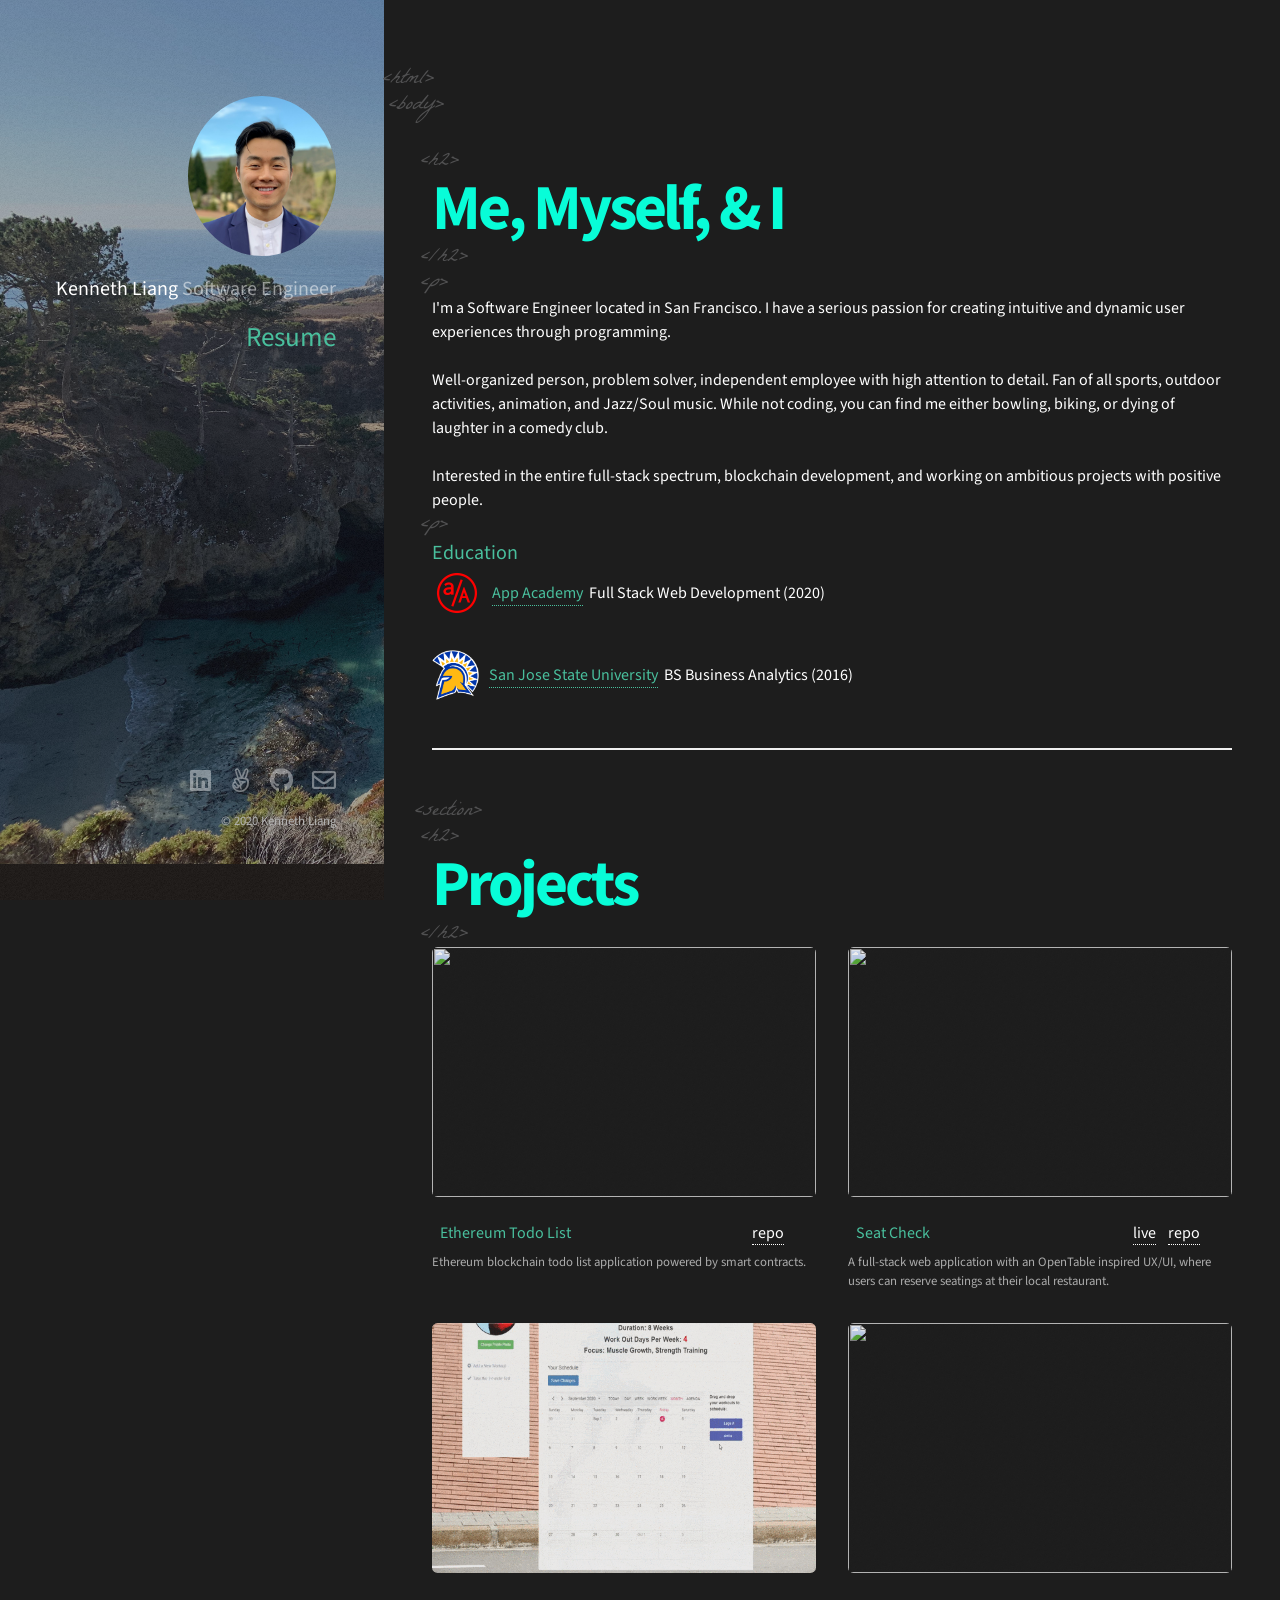
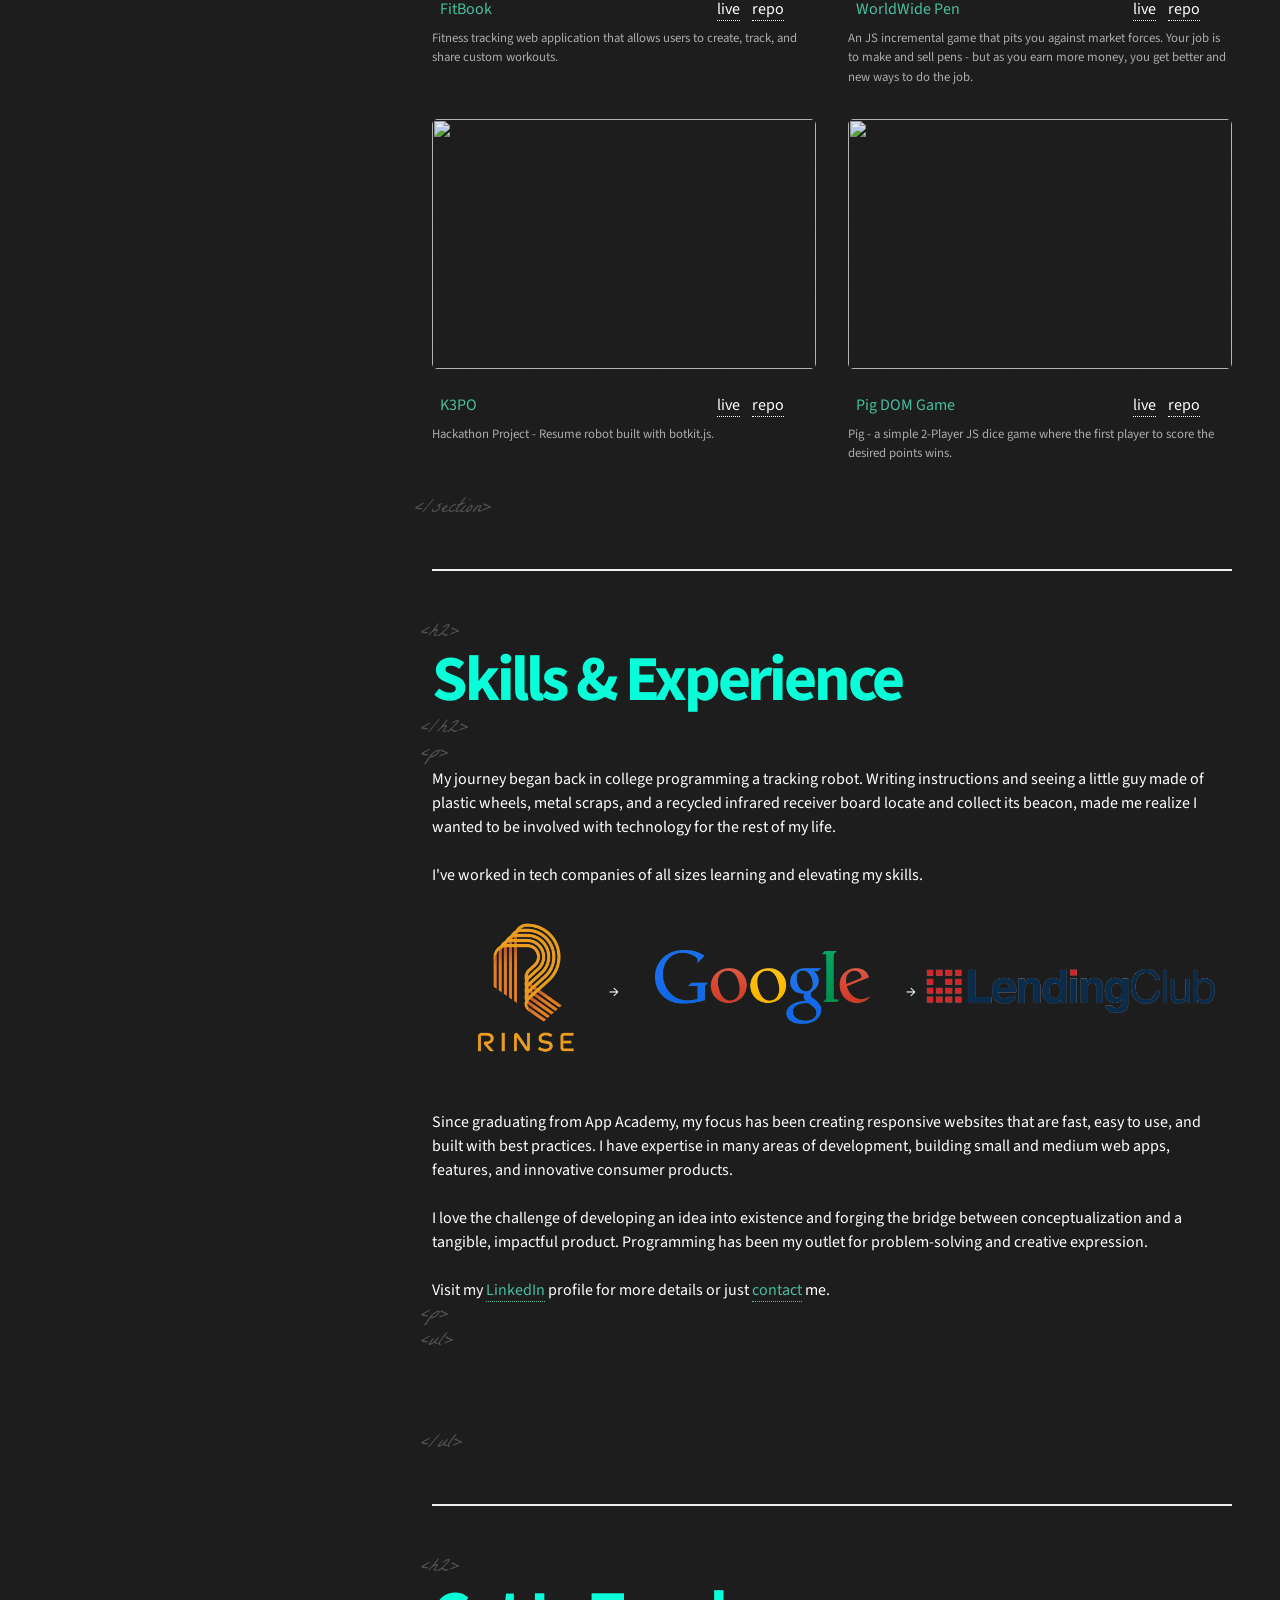
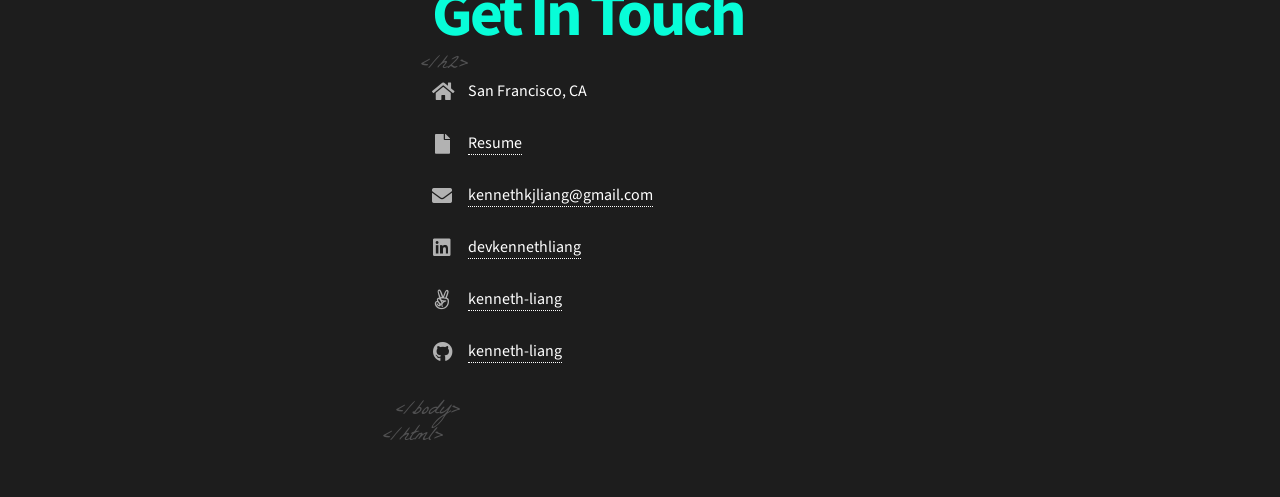
==== commit 34bac667: "added rubber script" ====
--- a/index.html
+++ b/index.html
@@ -21,7 +21,8 @@
 		<link rel="shortcut icon" type="image/x-icon" href="assets/favicon.ico">
 		<link rel="stylesheet" href="https://cdn.rawgit.com/konpa/devicon/master/devicon.min.css">
 		<script src="https://cdnjs.cloudflare.com/ajax/libs/jquery/3.5.1/jquery.min.js"></script>
-		<script>
+		
+		<!-- <script>
 			$(function () {
 				$(".rubberBand").bind("webkitAnimationEnd mozAnimationEnd animationend", function () {
 						$(this).removeClass("animated")
@@ -30,8 +31,9 @@
 				$(".rubberBand").hover(function () {
 					$(this).addClass("animated");
 				})
+
 			});
-		</script>
+		</script> -->
 
 		<!-- Global site tag (gtag.js) - Google Analytics -->
 		<!-- 
@@ -377,6 +379,7 @@
 			<script src="assets/js/breakpoints.min.js"></script>
 			<script src="assets/js/util.js"></script>
 			<script src="assets/js/main.js"></script>
+			<script src="assets/js/rubber.js"></script>
 		<!-- wrapper end  -->
 	</body>
 </html>
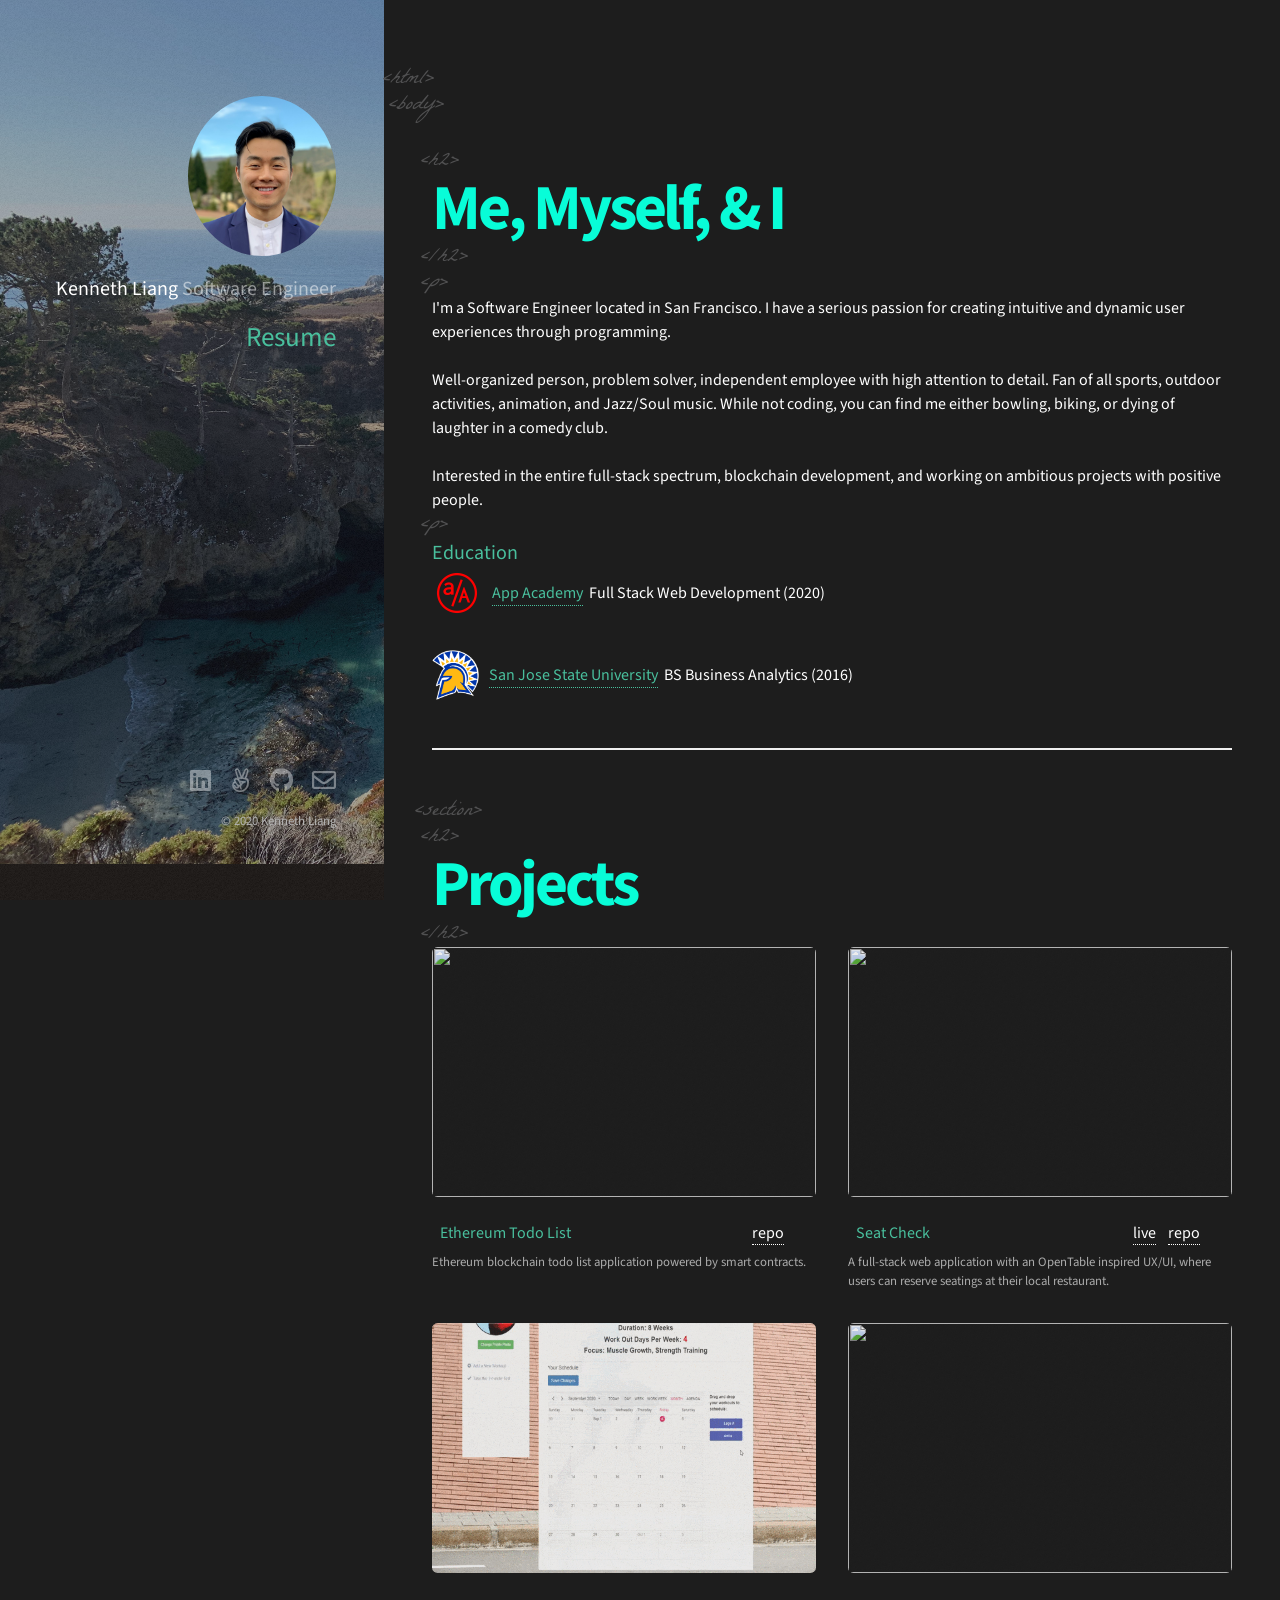
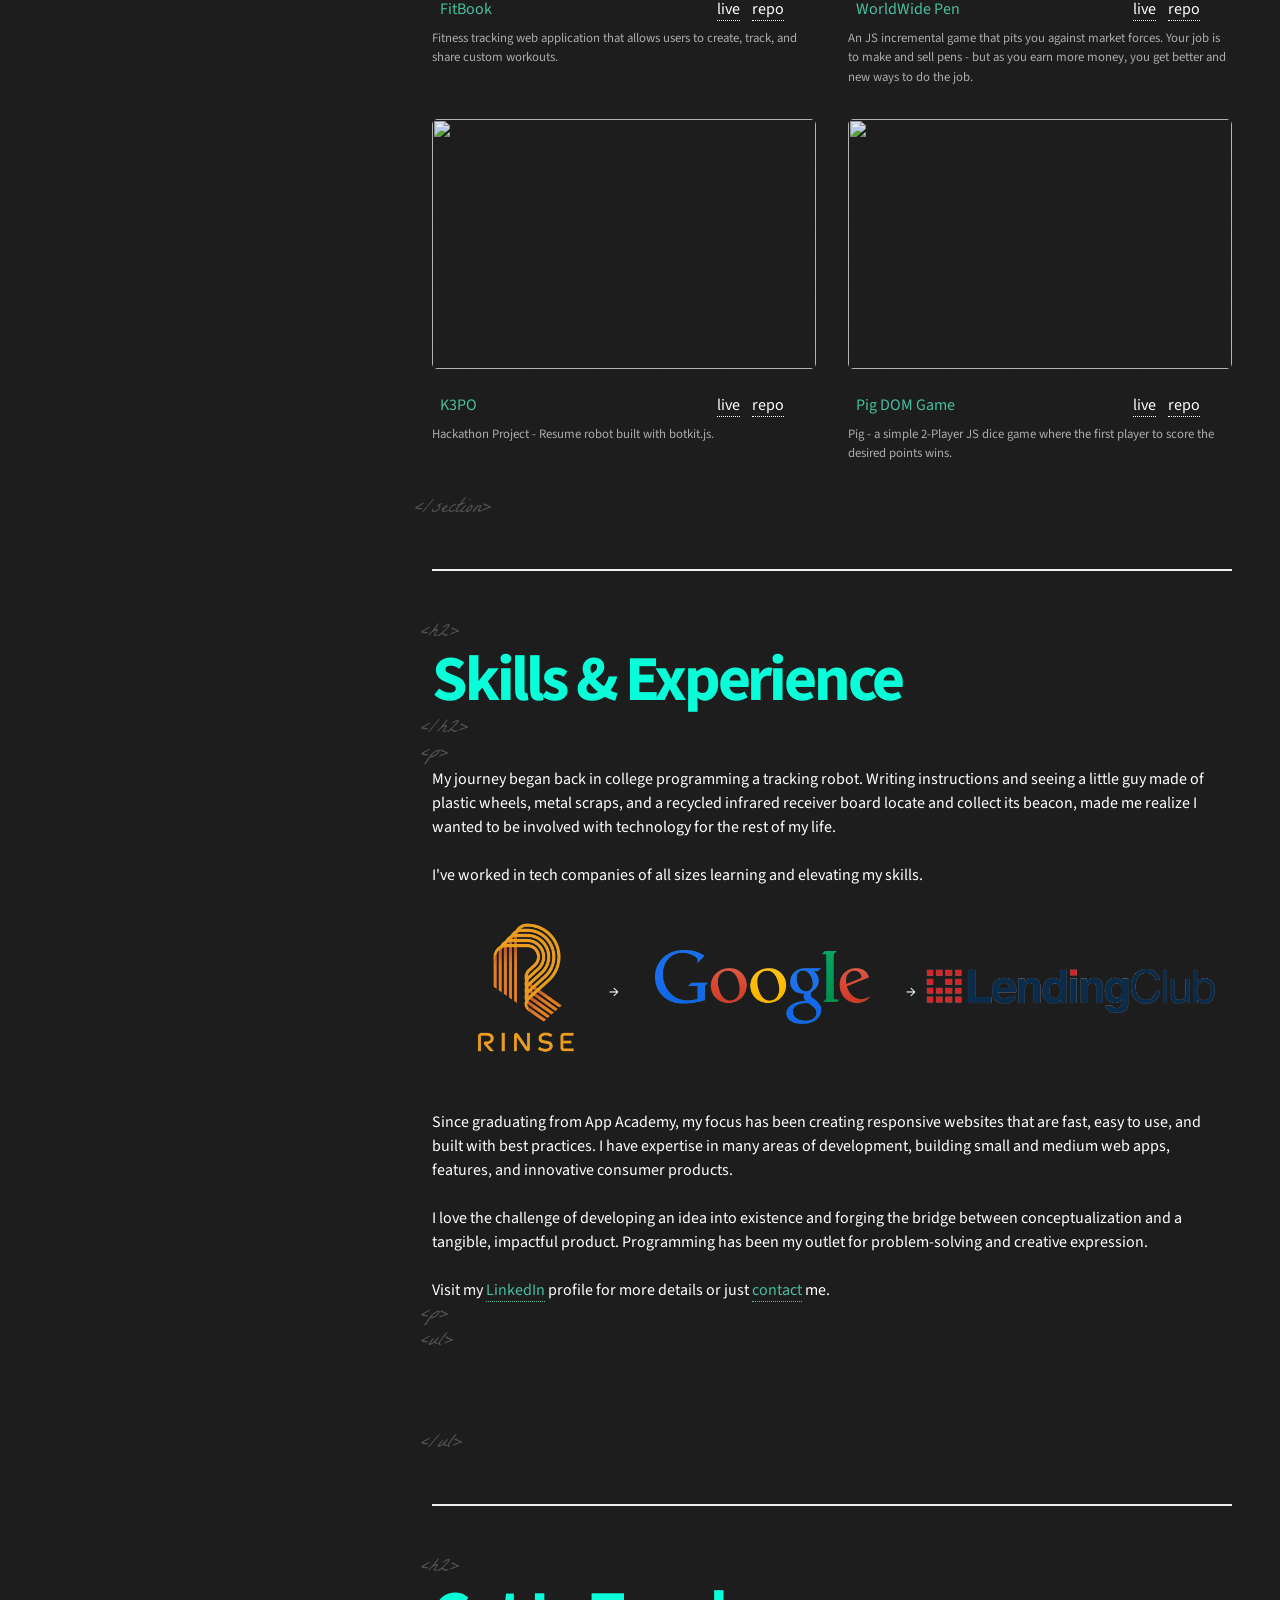
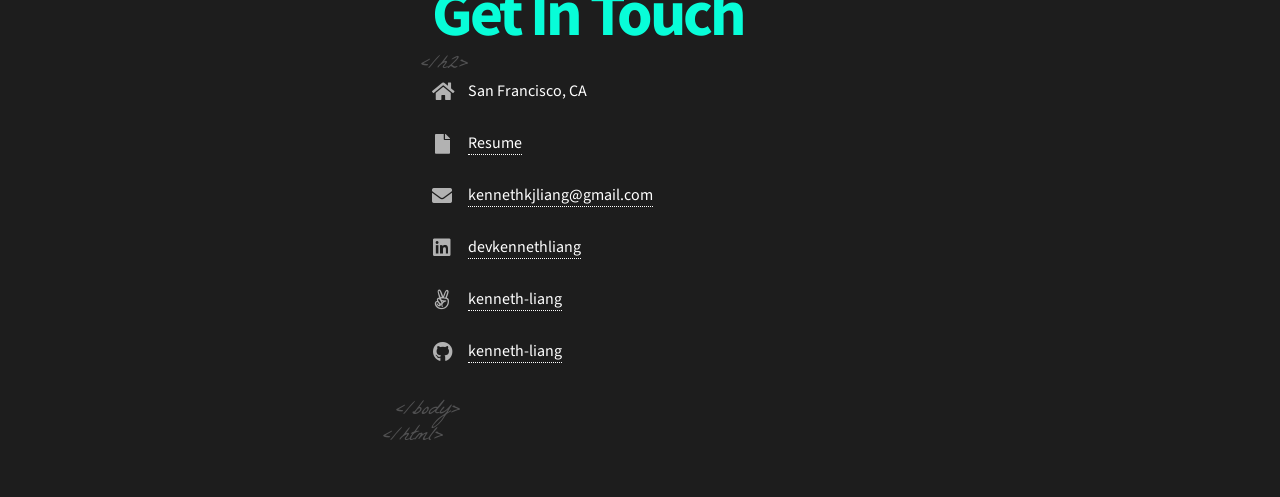
==== commit 05c73cd3: "fixed script" ====
--- a/index.html
+++ b/index.html
@@ -378,8 +378,8 @@
 			<script src="assets/js/browser.min.js"></script>
 			<script src="assets/js/breakpoints.min.js"></script>
 			<script src="assets/js/util.js"></script>
+			<script src="assets/js/rubber.js"></script>
 			<script src="assets/js/main.js"></script>
-			<script src="assets/js/rubber.js"></script>
 		<!-- wrapper end  -->
 	</body>
 </html>
--- a/assets/css/main.css
+++ b/assets/css/main.css
@@ -3415,6 +3415,18 @@
 }
 
 
+/*
+WITHOUT JAVASCRIPT, UNCOMMENT THESE LINES AND YOU'LL SEE THAT THE ANIMATION STOPS WHEN YOU HOVER OUT
+*/
+/*
+span.rubberBand:hover {
+  -webkit-animation-name: rubberBand;
+  animation-name: rubberBand;
+}
+*/
+
+
+/* 
 @keyframes rubberBand {
   from {
     transform: scale3d(1, 1, 1);
@@ -3443,4 +3455,48 @@
   to {
     transform: scale3d(1, 1, 1);
   }
+} */
+
+@keyframes rubberBand {
+    0% {
+        -webkit-transform: scale3d(1,1,1);
+        -ms-transform: scale3d(1,1,1);
+        transform: scale3d(1,1,1)
+    }
+
+    30% {
+        -webkit-transform: scale3d(1.25,.75,1);
+        -ms-transform: scale3d(1.25,.75,1);
+        transform: scale3d(1.25,.75,1)
+    }
+
+    40% {
+        -webkit-transform: scale3d(.75,1.25,1);
+        -ms-transform: scale3d(.75,1.25,1);
+        transform: scale3d(.75,1.25,1)
+    }
+
+    50% {
+        -webkit-transform: scale3d(1.15,.85,1);
+        -ms-transform: scale3d(1.15,.85,1);
+        transform: scale3d(1.15,.85,1)
+    }
+
+    65% {
+        -webkit-transform: scale3d(.95,1.05,1);
+        -ms-transform: scale3d(.95,1.05,1);
+        transform: scale3d(.95,1.05,1)
+    }
+
+    75% {
+        -webkit-transform: scale3d(1.05,.95,1);
+        -ms-transform: scale3d(1.05,.95,1);
+        transform: scale3d(1.05,.95,1)
+    }
+
+    100% {
+        -webkit-transform: scale3d(1,1,1);
+        -ms-transform: scale3d(1,1,1);
+        transform: scale3d(1,1,1)
+    }
 }
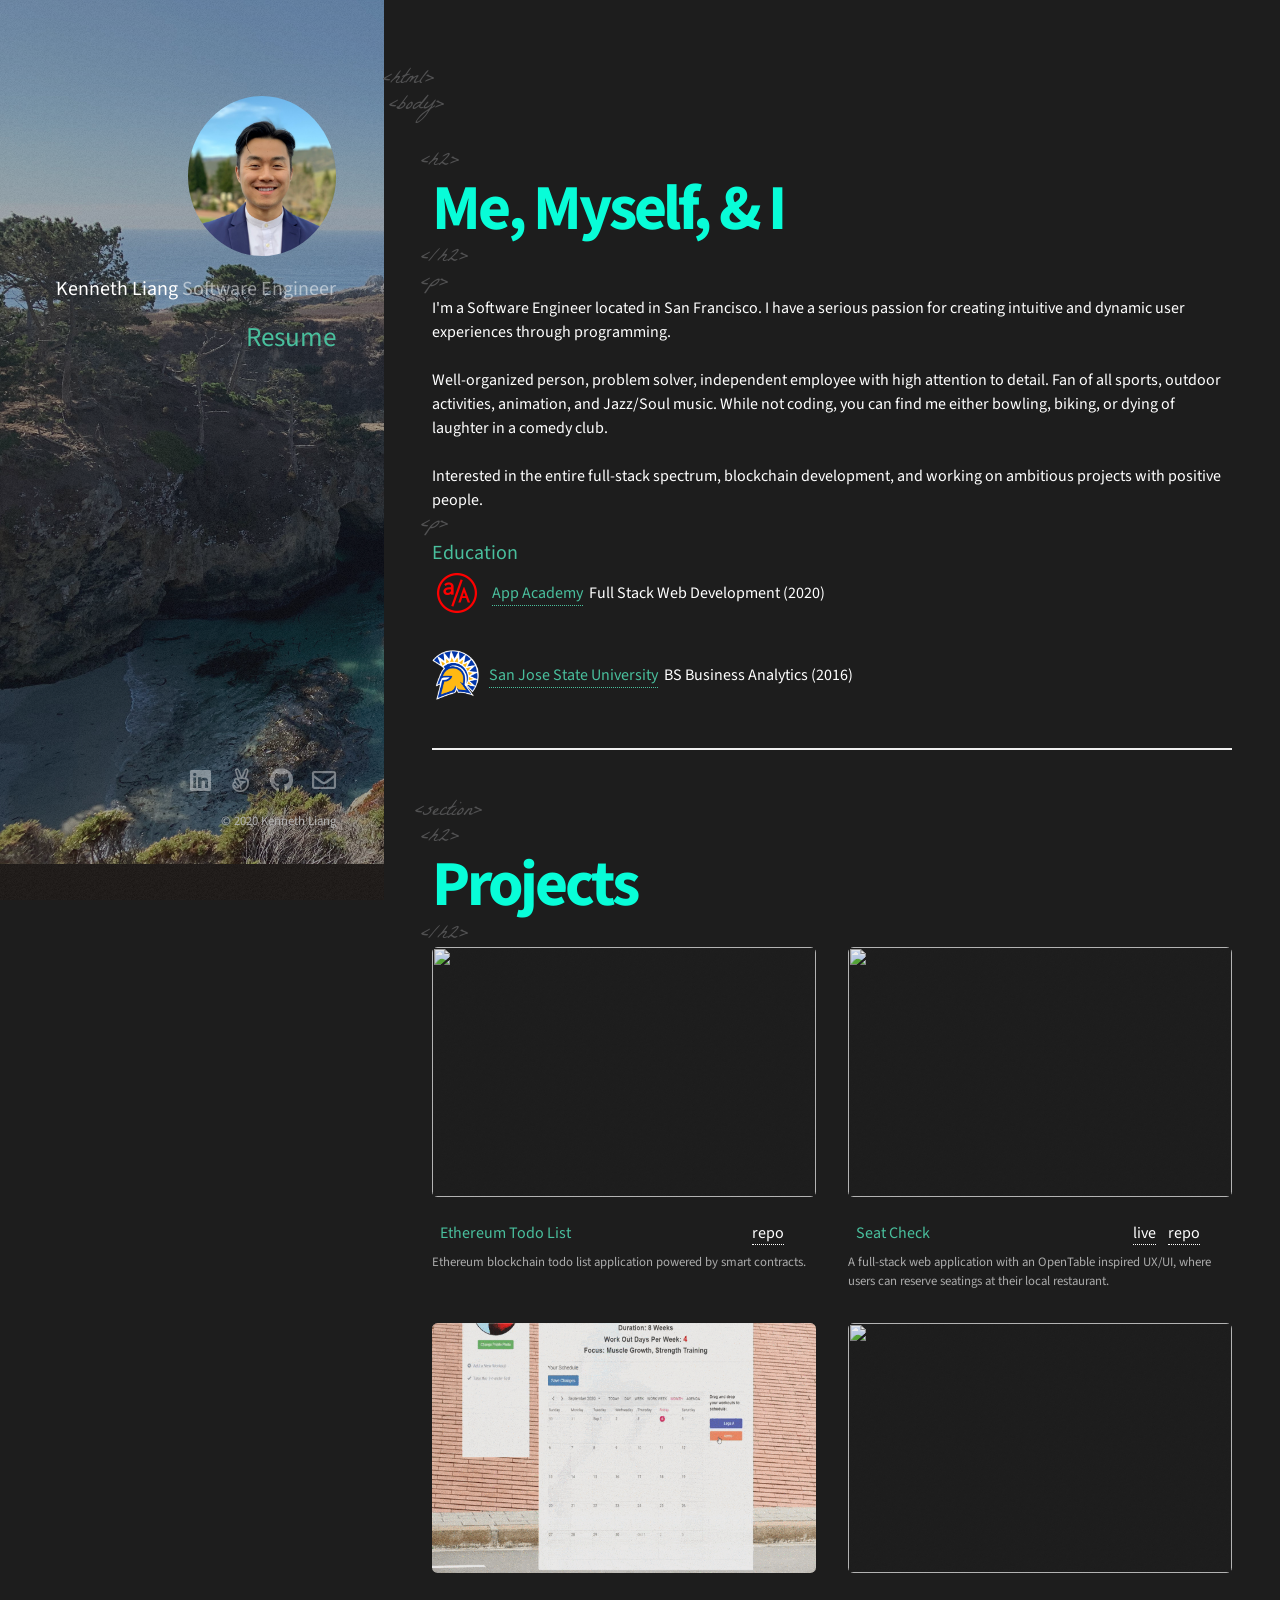
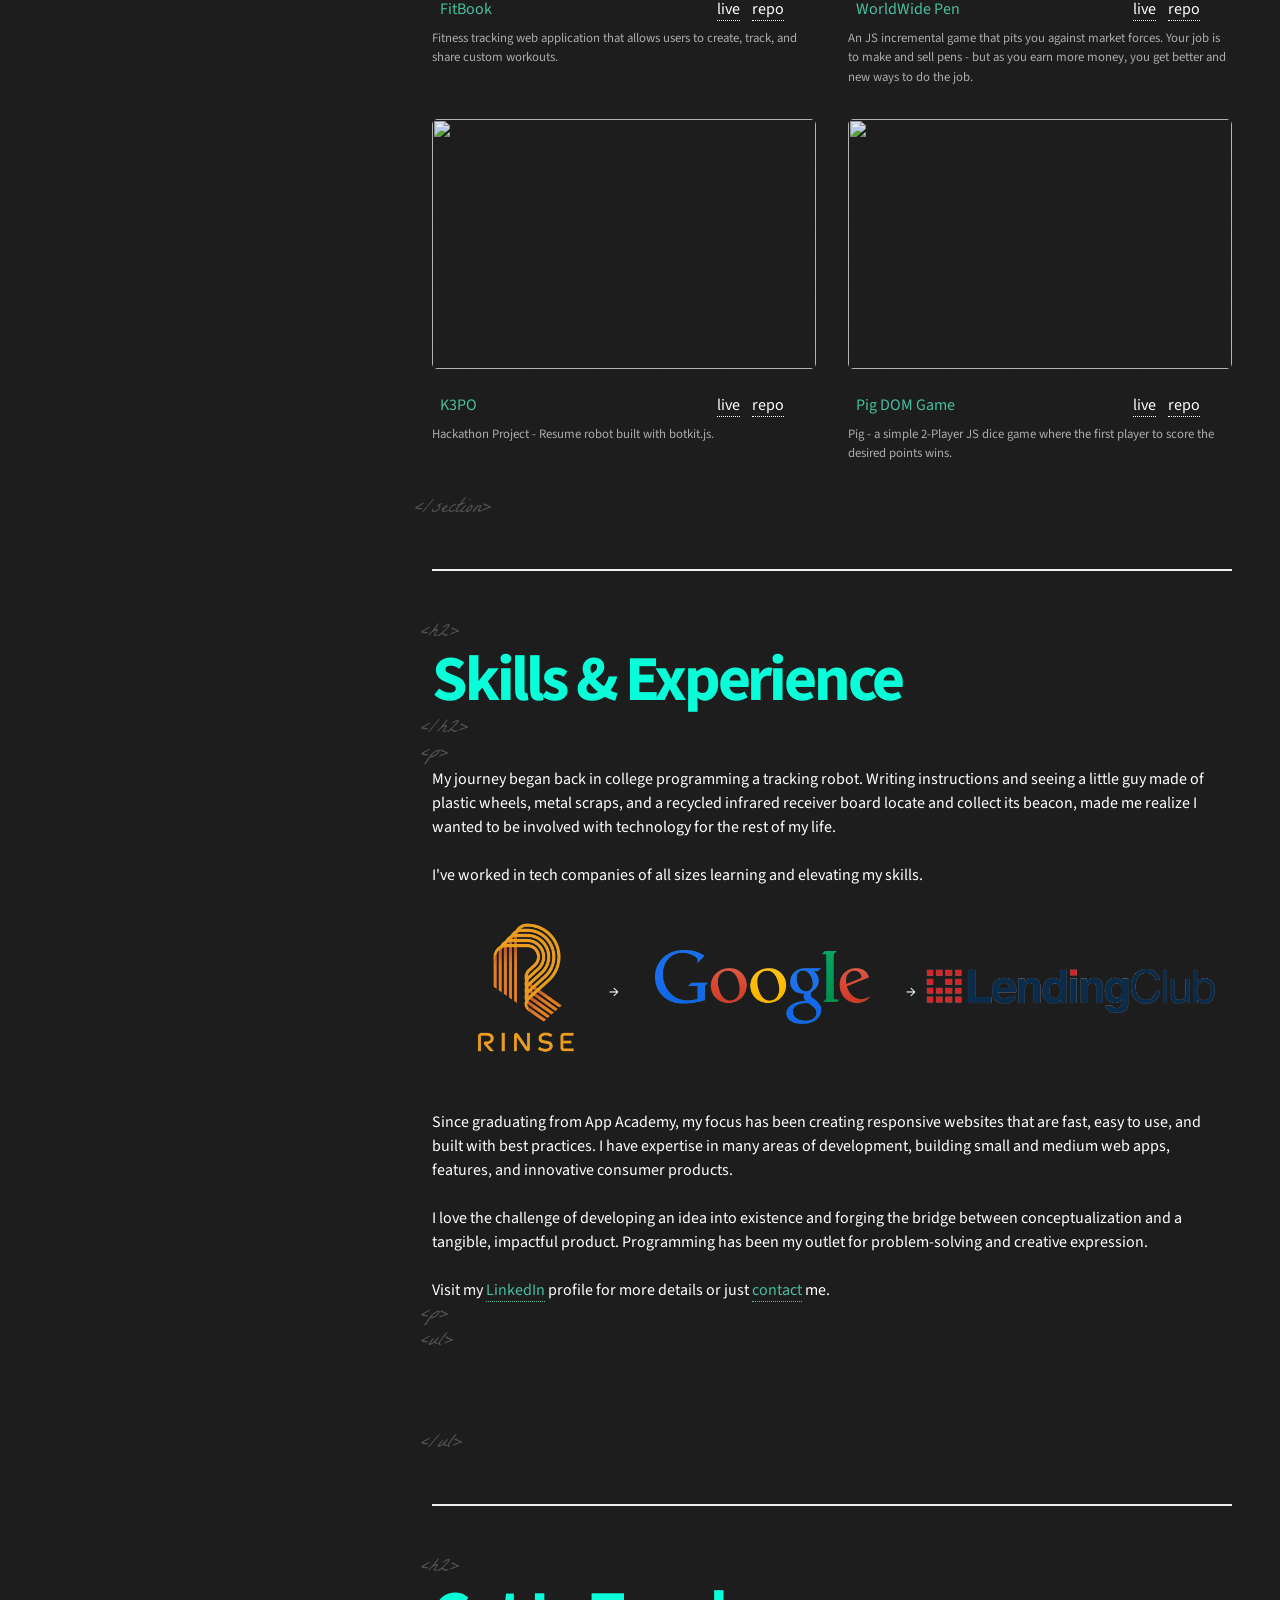
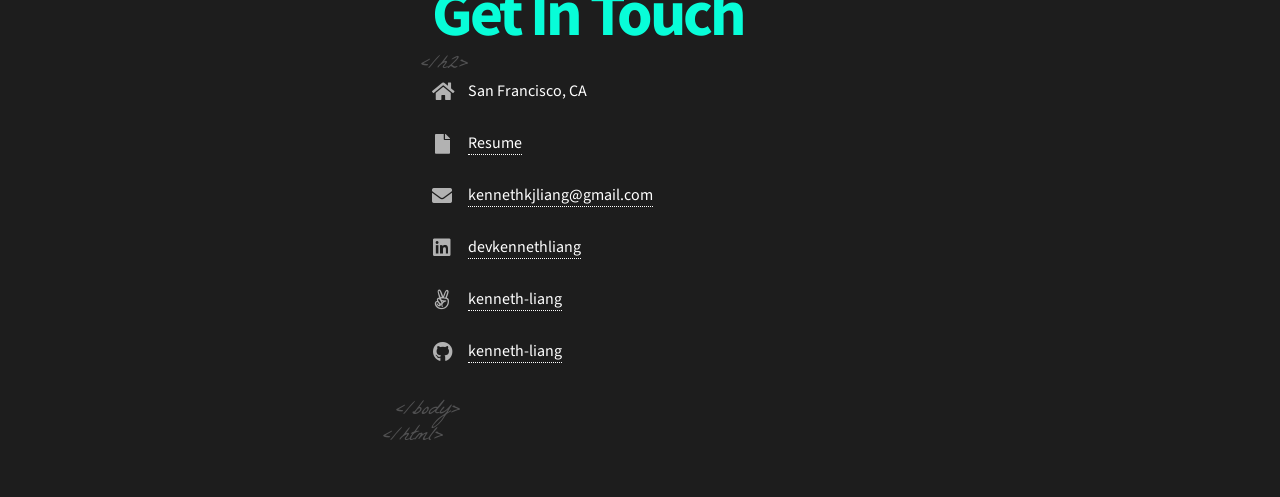
==== commit 38476562: "removed rubber animation" ====
--- a/index.html
+++ b/index.html
@@ -21,19 +21,7 @@
 		<link rel="shortcut icon" type="image/x-icon" href="assets/favicon.ico">
 		<link rel="stylesheet" href="https://cdn.rawgit.com/konpa/devicon/master/devicon.min.css">
 		<script src="https://cdnjs.cloudflare.com/ajax/libs/jquery/3.5.1/jquery.min.js"></script>
-		
-		<!-- <script>
-			$(function () {
-				$(".rubberBand").bind("webkitAnimationEnd mozAnimationEnd animationend", function () {
-						$(this).removeClass("animated")
-					})
-	
-				$(".rubberBand").hover(function () {
-					$(this).addClass("animated");
-				})
-
-			});
-		</script> -->
+
 
 		<!-- Global site tag (gtag.js) - Google Analytics -->
 		<!-- 
@@ -378,7 +366,7 @@
 			<script src="assets/js/browser.min.js"></script>
 			<script src="assets/js/breakpoints.min.js"></script>
 			<script src="assets/js/util.js"></script>
-			<script src="assets/js/rubber.js"></script>
+			<!-- <script src="assets/js/rubber.js"></script> -->
 			<script src="assets/js/main.js"></script>
 		<!-- wrapper end  -->
 	</body>
--- a/assets/css/main.css
+++ b/assets/css/main.css
@@ -3400,7 +3400,7 @@
 
 
 /* rubber */
-span.rubberBand {
+/* span.rubberBand {
   display: inline-block;
   animation-duration: 1s;
   animation-fill-mode: both;
@@ -3412,7 +3412,7 @@
 span.rubberBand.animated {
   -webkit-animation-name: rubberBand;
   animation-name: rubberBand;
-}
+} */
 
 
 /*
@@ -3457,7 +3457,7 @@
   }
 } */
 
-@keyframes rubberBand {
+/* @keyframes rubberBand {
     0% {
         -webkit-transform: scale3d(1,1,1);
         -ms-transform: scale3d(1,1,1);
@@ -3499,4 +3499,4 @@
         -ms-transform: scale3d(1,1,1);
         transform: scale3d(1,1,1)
     }
-}+} */
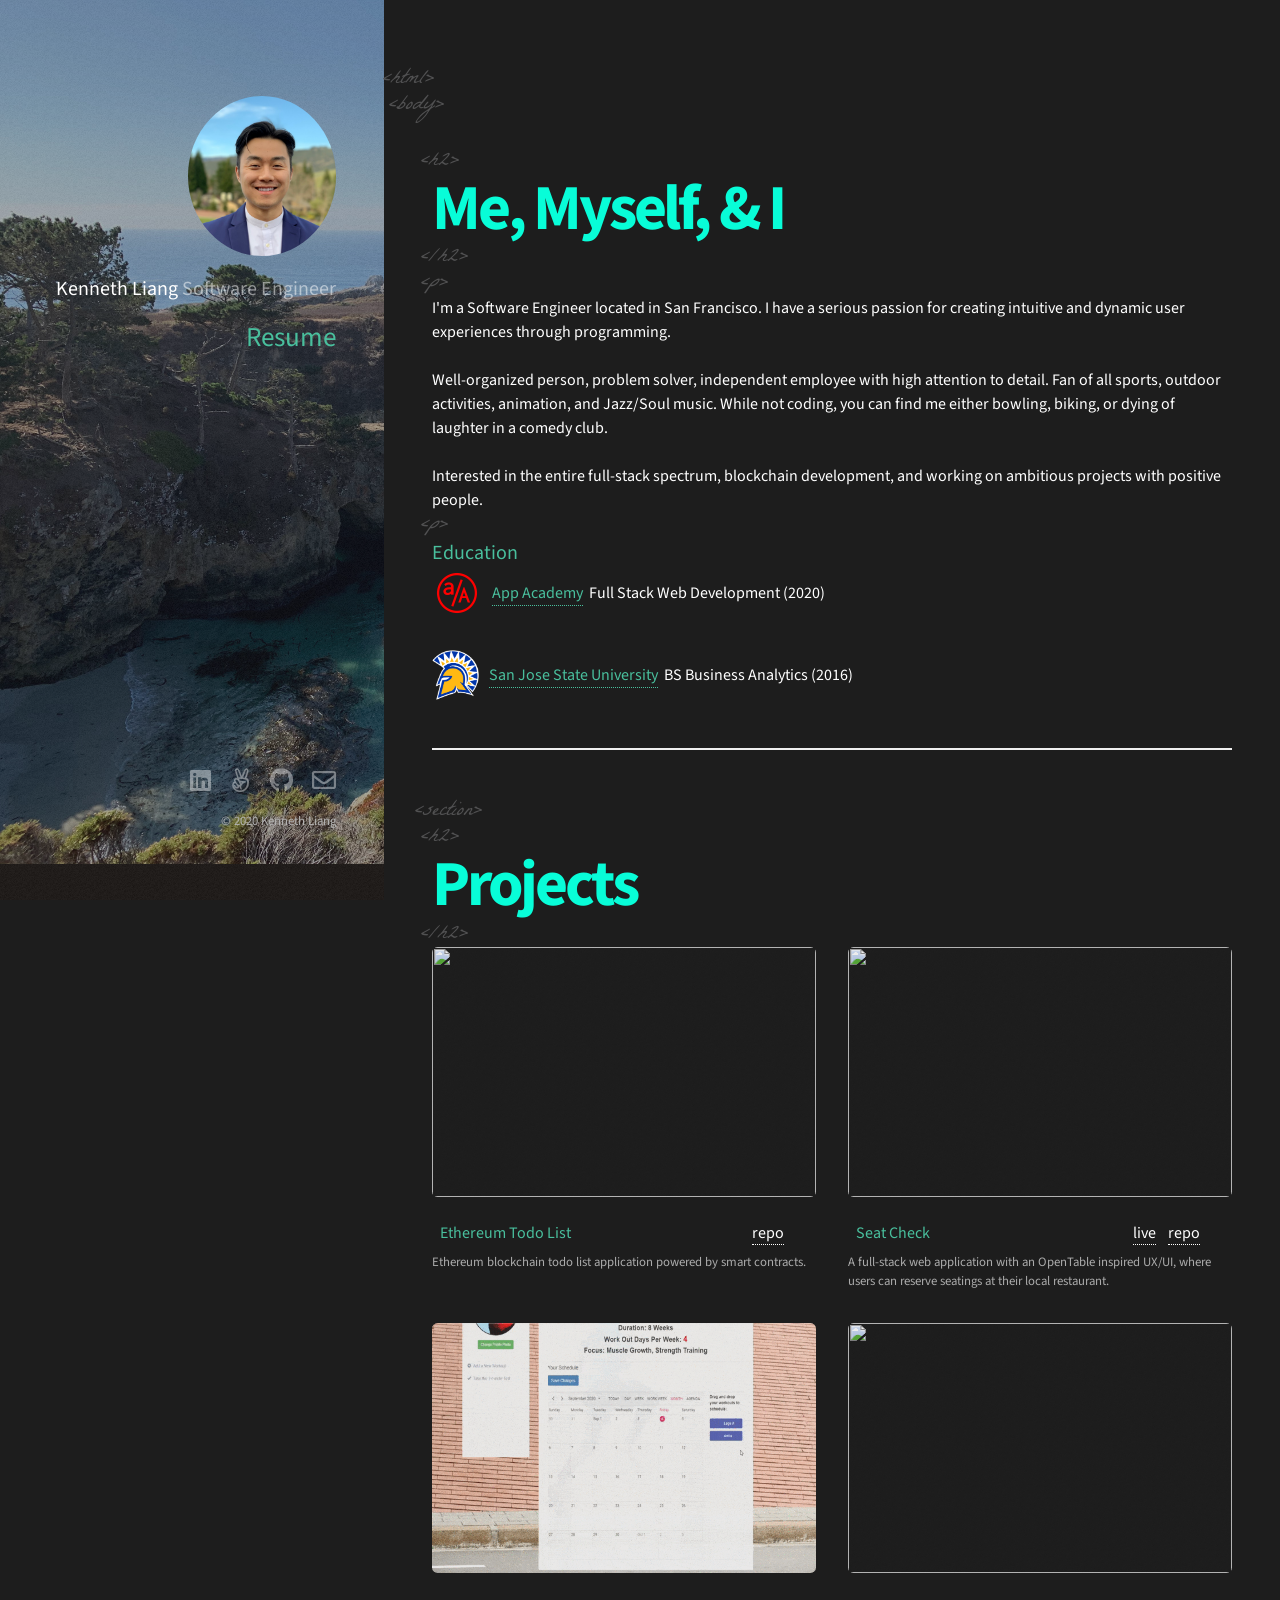
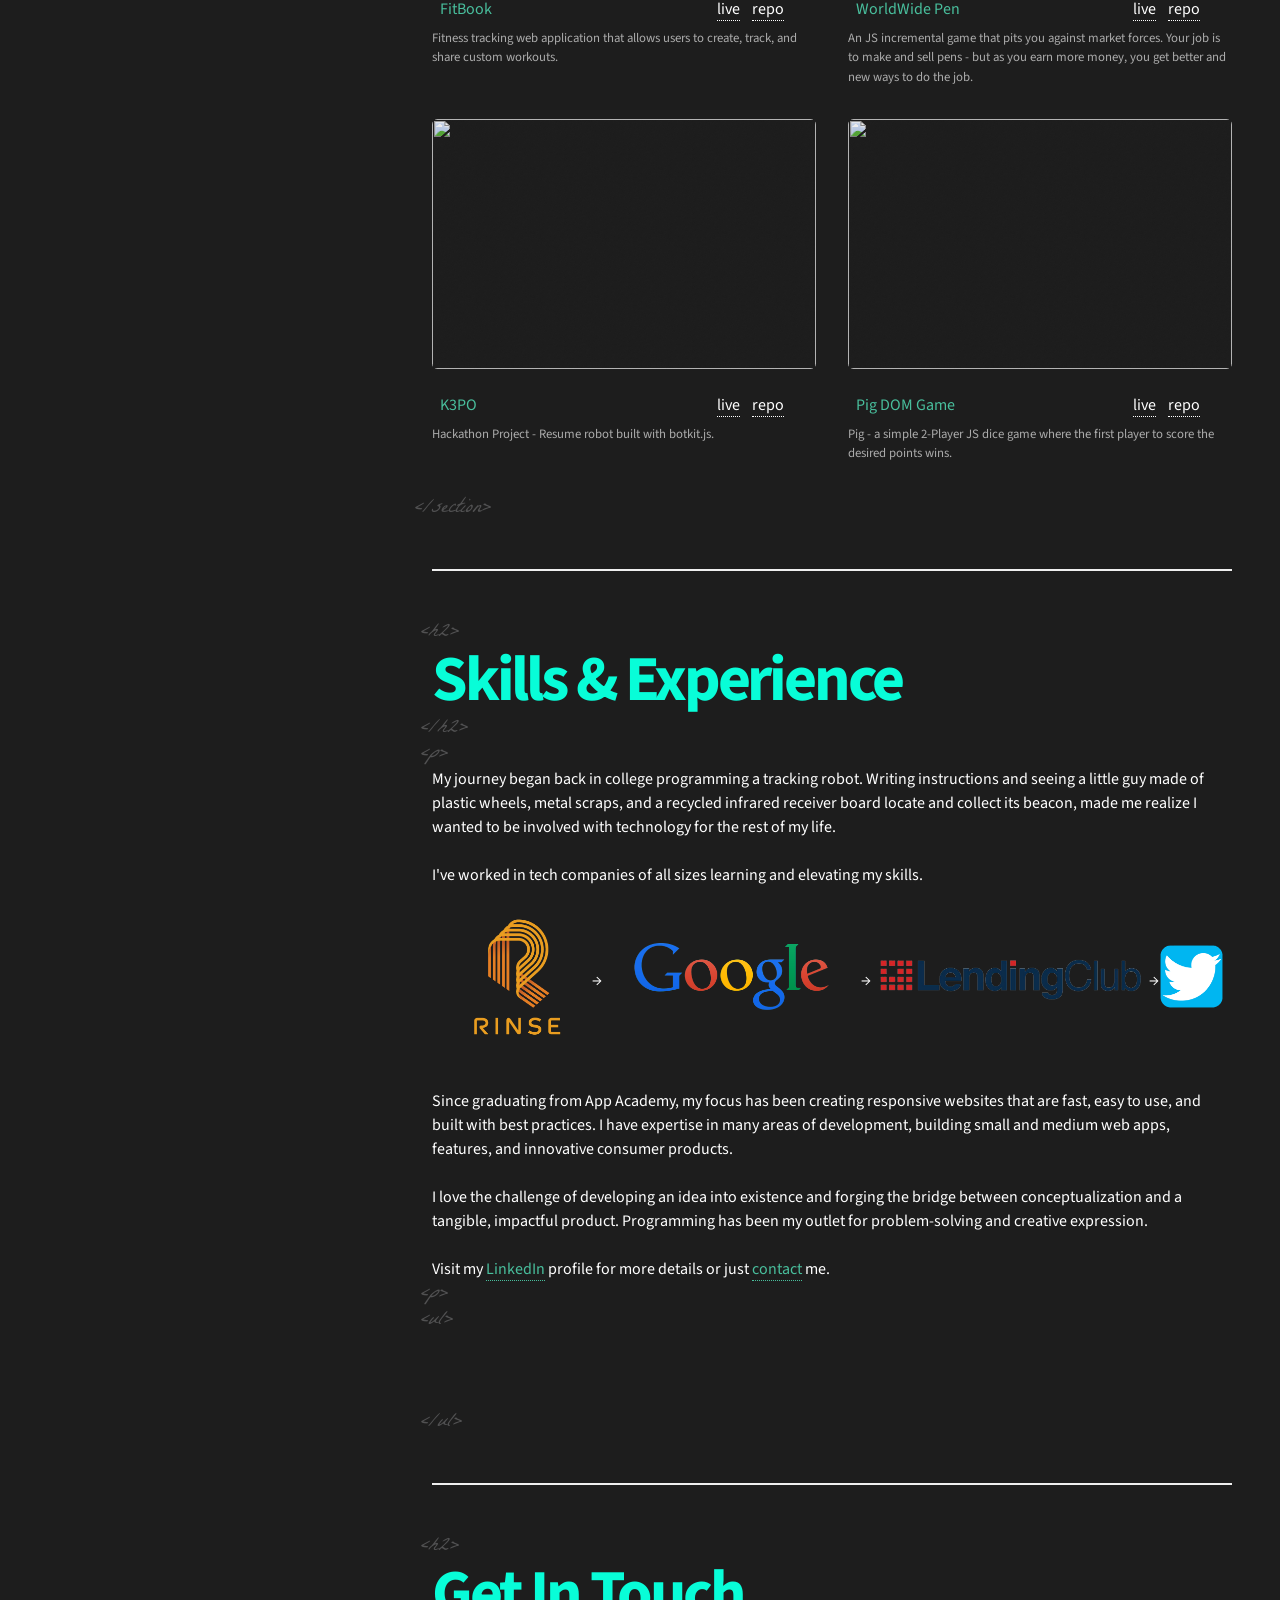
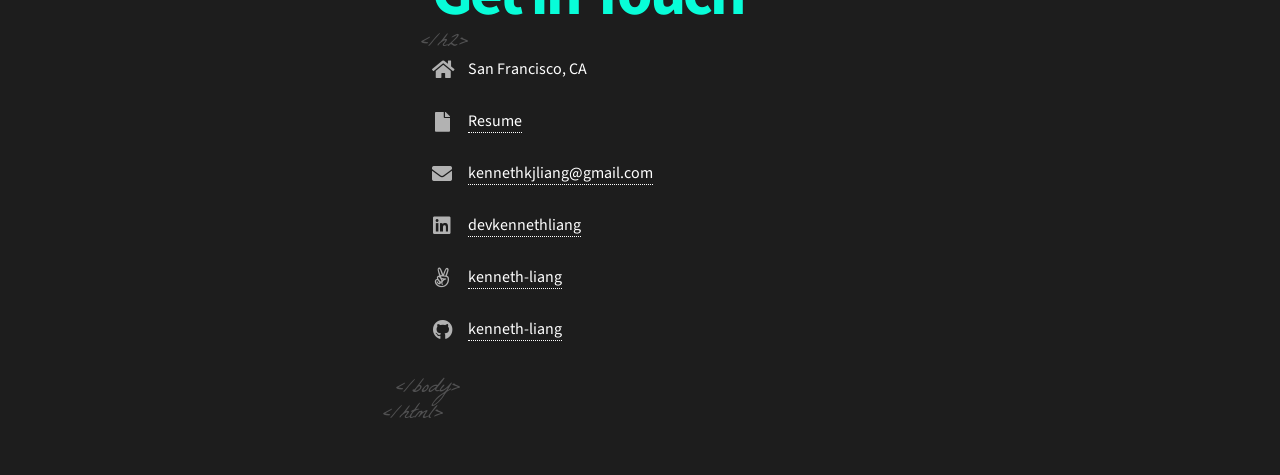
==== commit 3312435b: "updated personal site" ====
--- a/index.html
+++ b/index.html
@@ -223,6 +223,8 @@
 							<div ><img class="comp-icon" src="images/ggl.png" alt="" /></div>
 							<div>→</div>
 							<div ><img class="comp-icon" src="images/lcll.png" alt="" /></div>
+							<div>→</div>
+							<div ><img class="comp-icon" src="images/twitter.png" alt="" /></div>
 						</div>
 						<p> Since graduating from App Academy, my focus has been creating responsive websites that are fast, easy to use, and built with best practices. I have expertise in many areas of development, building small and medium web apps, features, and innovative consumer products.
 						<br>
--- a/assets/css/main.css
+++ b/assets/css/main.css
@@ -3406,13 +3406,13 @@
   animation-fill-mode: both;
   animation-iteration-count: 1;
   /* font-size: 60px; */
-  font-weight: 700;
-}
-
-span.rubberBand.animated {
+  /* font-weight: 700;
+} */
+
+/* span.rubberBand.animated {
   -webkit-animation-name: rubberBand;
   animation-name: rubberBand;
-} */
+} */ 
 
 
 /*
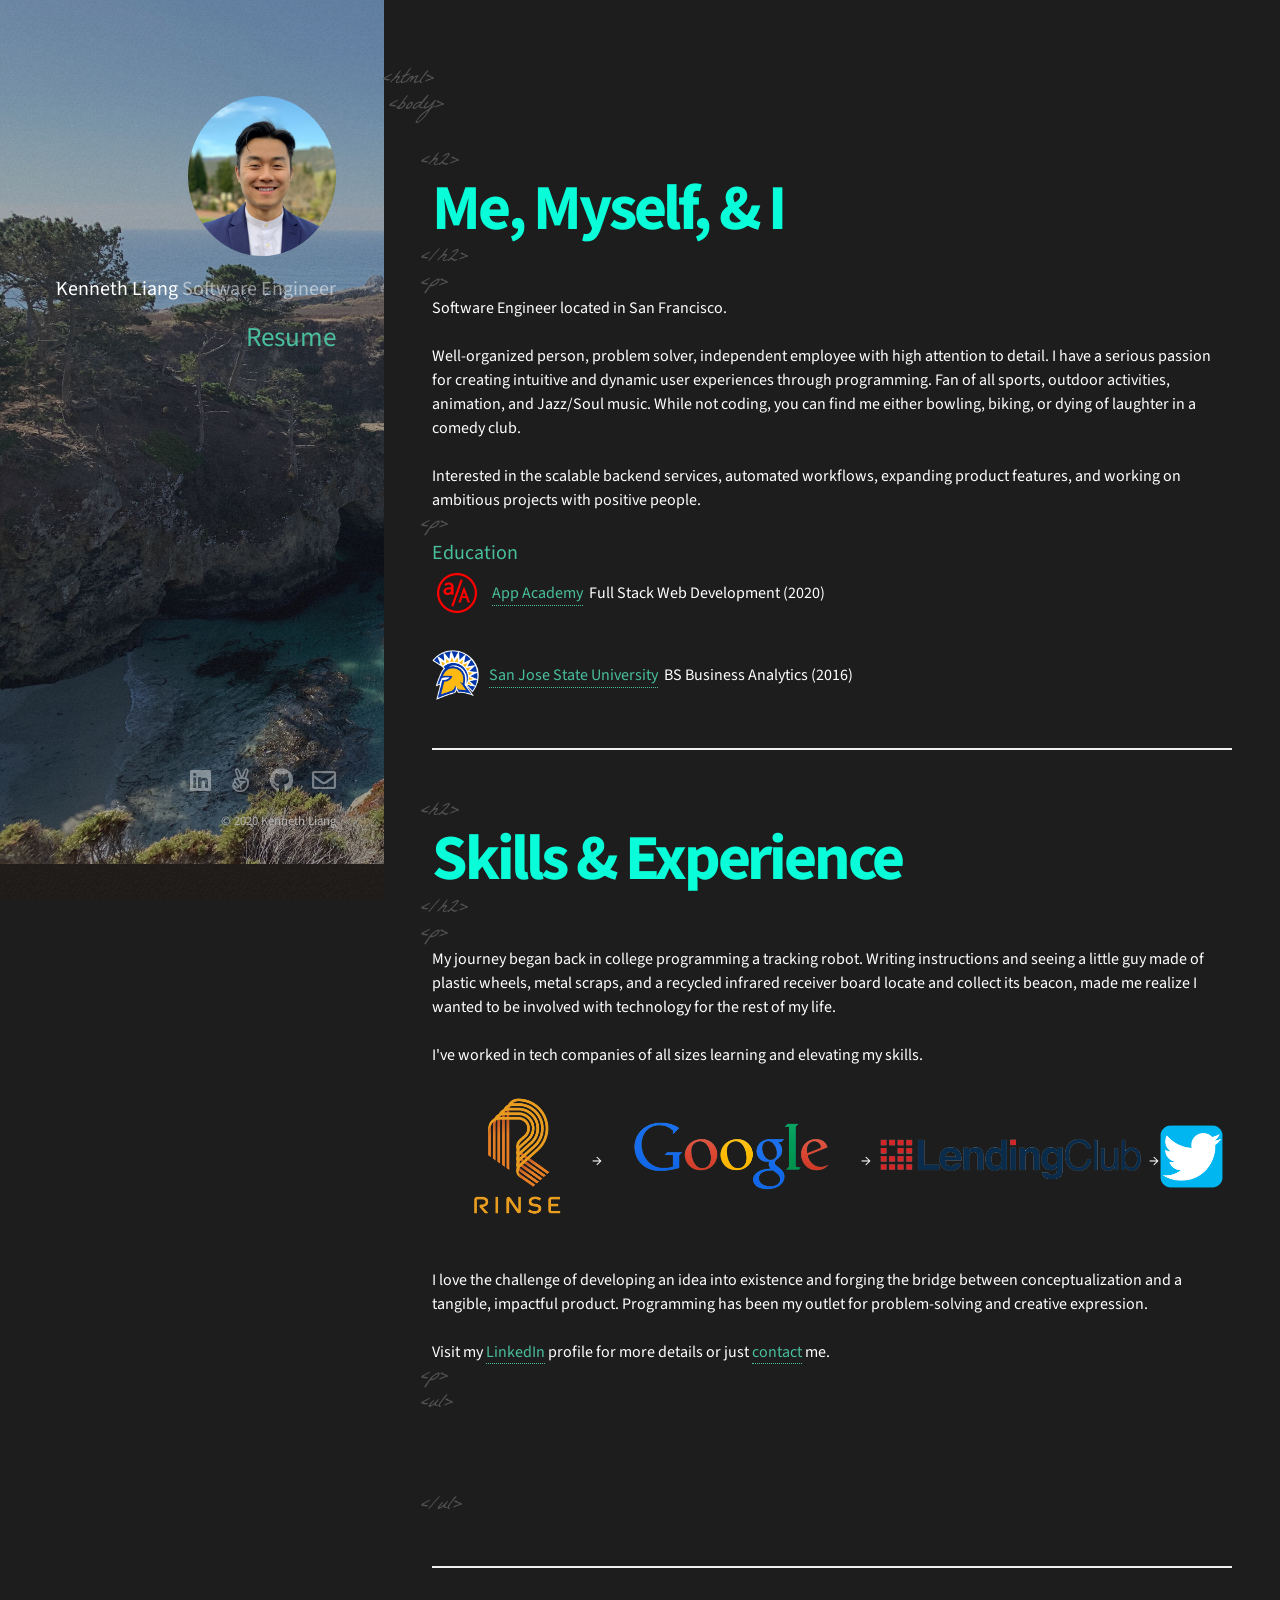
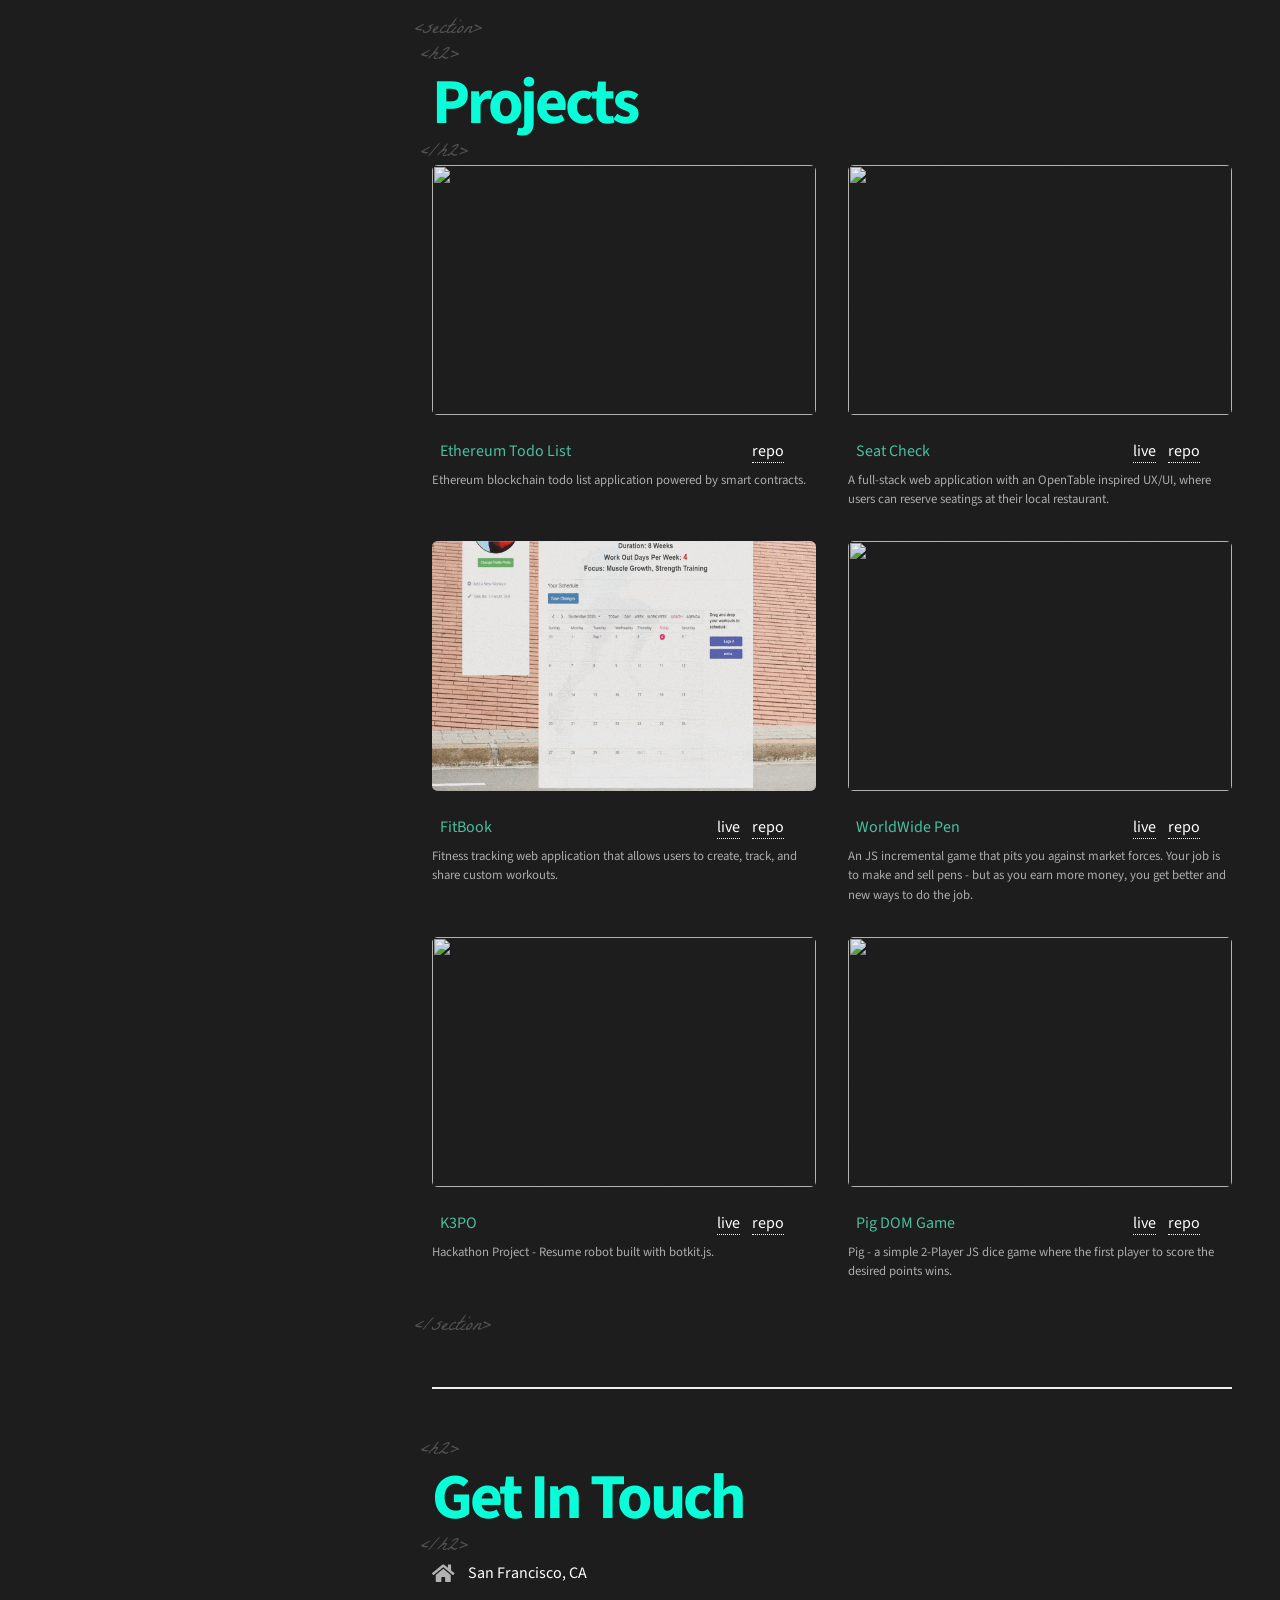
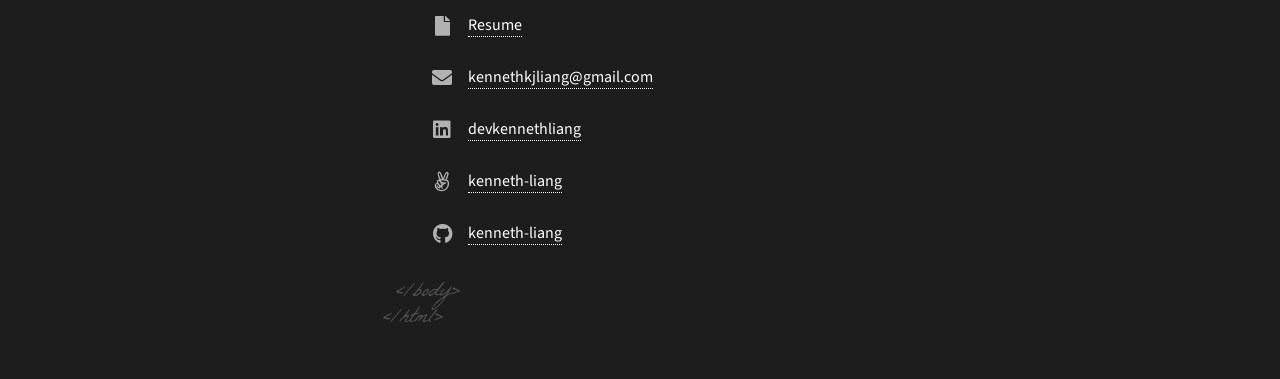
==== commit 1306bc61: "added updated resume" ====
--- a/index.html
+++ b/index.html
@@ -85,13 +85,13 @@
 							&nbsp;&nbsp;&nbsp;
 							<span class="tags inner-tags"> &lt;p&gt; </span>
 						<p>
-							I'm a Software Engineer located in San Francisco. I have a serious passion for creating intuitive and dynamic user experiences through programming.							
-							<br>
-							<br>
-							Well-organized person, problem solver, independent employee with high attention to detail. Fan of all sports, outdoor activities, animation, and Jazz/Soul music. While not coding, you can find me either bowling, biking, or dying of laughter in a comedy club.
-							<br>
-							<br>
-							Interested in the entire full-stack spectrum, blockchain development, and working on ambitious projects with positive people.
+							Software Engineer located in San Francisco. 
+							<br>
+							<br>
+							Well-organized person, problem solver, independent employee with high attention to detail. I have a serious passion for creating intuitive and dynamic user experiences through programming. Fan of all sports, outdoor activities, animation, and Jazz/Soul music. While not coding, you can find me either bowling, biking, or dying of laughter in a comedy club.
+							<br>
+							<br>
+							Interested in the scalable backend services, automated workflows, expanding product features, and working on ambitious projects with positive people.
 						</p>
 						&nbsp;&nbsp;&nbsp;
 						<span class="tags inner-tags"> &lt;p&gt; </span>
@@ -107,151 +107,67 @@
 							<a href="https://www.sjsu.edu/" target="_blank">San Jose State University</a>&nbsp;&nbsp;BS Business Analytics (2016)
 						</li>
 					</section>
-
-				<!-- Projects -->
-				<section id="work">
-						&nbsp;
-						<span class="tags inner-tags"> &lt;section&gt; </span>
-						<br>
-						&nbsp;&nbsp;&nbsp;
-						<span class="tags inner-tags"> &lt;h2&gt; </span>
-						<!-- <h2>Projects</h2> -->
-						<h2>
-							<span class="rubberBand" aria-hidden="true" style="opacity: 1;">Projects</span>
-						</h2>
-						&nbsp;&nbsp;&nbsp;
-						<span class="tags inner-tags"> &lt;/h2&gt; </span>
-						<div class="row">
-							
-							<article class="col-6 col-12-xsmall work-item">
-								<a href="images/new_task.gif" class="image fit thumb"><img src="images/new_task.gif" alt="" /></a>
-								<h3>Ethereum Todo List
-									<span>
-										<a target="_blank" href="https://github.com/kenneth-liang/Ethereum-Todo-List">  repo </a>
-									</span>
-								</h3>
-								<p>Ethereum blockchain todo list application powered by smart contracts.</p>
-							</article>
-
-							<article class="col-6 col-12-xsmall work-item">
-								<a href="images/seatchecksearch.gif" class="image fit thumb"><img src="images/seatchecksearch.gif" alt="" /></a>
-								<h3>Seat Check
-									<span>
-										<a target="_blank" href="https://seat-check.herokuapp.com/#/"> live</a>
-										&nbsp;&nbsp;
-										<a target="_blank" href="https://github.com/kenneth-liang/SeatCheck"> repo </a>
-									</span>
-								</h3>
-								<p>A full-stack web application with an OpenTable inspired UX/UI, where users can reserve seatings at their local restaurant.</p>
-							</article>
-							<article class="col-6 col-12-xsmall work-item">
-								<a href="images/calendar.gif" class="image fit thumb"><img src="images/calendar.gif" alt="" /></a>
-								<h3>FitBook
-									<span>
-										<a target="_blank" href="http://fitness-book.herokuapp.com/"> live</a>
-										&nbsp;&nbsp;
-										<a target="_blank" href="https://github.com/AChen414/FitBook"> repo </a>
-									</span>
-								</h3>
-								<p>Fitness tracking web application that allows users to create, track, and share custom workouts.</p>
-							</article>
-							<article class="col-6 col-12-xsmall work-item">
-								<a href="images/wwp.gif" class="image fit thumb"><img src="images/wwp.gif" alt="" /></a>
-								<h3>WorldWide Pen
-									<span>
-										<a target="_blank" href="https://kenneth-liang.github.io/WorldwidePen/"> live</a>
-										&nbsp;&nbsp;
-										<a target="_blank" href="https://github.com/kenneth-liang/WorldwidePen"> repo </a>
-									</span>
-								</h3>
-								<p>An JS incremental game that pits you against market forces. Your job is to make
-								and sell pens - but as you earn more money, you get better and new ways to do the job.</p>
-							</article>
-							<article class="col-6 col-12-xsmall work-item">
-								<a href="images/k3po.gif" class="image fit thumb"><img src="images/k3po.gif" alt="" /></a>
-								<h3>K3PO
-									<span>
-										<a target="_blank" href="https://chat-bot-k3po.herokuapp.com/#"> live</a>
-										&nbsp;&nbsp;
-										<a target="_blank" href="https://github.com/kenneth-liang/chatbot"> repo </a>
-									</span>
-								</h3>
-								<p>Hackathon Project - Resume robot built with botkit.js.</p>
-							</article>
-							<article class="col-6 col-12-xsmall work-item">
-								<a href="images/pgg.gif" class="image fit thumb"><img src="images/pgg.gif" alt="" /></a>
-								<h3>Pig DOM Game
-									<span>
-										<a target="_blank" href="https://kenneth-liang.github.io/PigGame/">live</a>
-										&nbsp;&nbsp;
-										<a target="_blank" href="https://github.com/kenneth-liang/PigGame">repo</a>
-									</span>
-								</h3>
-								<p>Pig - a simple 2-Player JS dice game where the first player to score the desired points wins.</p>
-							</article>
-						</div>
-						&nbsp;
-						<span class="tags inner-tags"> &lt;/section&gt; </span>
-					</section>
-
+				
 					<!-- Skills -->
 					<section id="skills">
 						<header class="major">
-						&nbsp;&nbsp;&nbsp;
-						<span class="tags inner-tags"> &lt;h2&gt; </span>
-						<!-- <h2>Skills & Experience</h2> -->
-						<h2>
-							<span class="rubberBand" aria-hidden="true" style="opacity: 1;">Skills </span>
-							<span class="rubberBand" aria-hidden="true" style="opacity: 1;">& </span>
-							<span class="rubberBand" aria-hidden="true" style="opacity: 1;">Experience</span>
-
-						</h2>
-						&nbsp;&nbsp;&nbsp;
-						<span class="tags inner-tags"> &lt;/h2&gt; </span>
+							&nbsp;&nbsp;&nbsp;
+							<span class="tags inner-tags"> &lt;h2&gt; </span>
+							<!-- <h2>Skills & Experience</h2> -->
+							<h2>
+								<span class="rubberBand" aria-hidden="true" style="opacity: 1;">Skills </span>
+								<span class="rubberBand" aria-hidden="true" style="opacity: 1;">& </span>
+								<span class="rubberBand" aria-hidden="true" style="opacity: 1;">Experience</span>
+					
+							</h2>
+							&nbsp;&nbsp;&nbsp;
+							<span class="tags inner-tags"> &lt;/h2&gt; </span>
 						</header>
 						&nbsp;&nbsp;&nbsp;
 						<span class="tags inner-tags"> &lt;p&gt; </span>
 						<p>
-						My journey began back in college programming a tracking robot. Writing instructions and seeing a little guy made of plastic wheels, metal scraps, and a recycled infrared receiver board locate and collect its beacon, made me realize I wanted to be involved with technology for the rest of my life.
-						<br>
-						<br>
+							My journey began back in college programming a tracking robot. Writing instructions and seeing a little guy made of
+							plastic wheels, metal scraps, and a recycled infrared receiver board locate and collect its beacon, made me realize
+							I wanted to be involved with technology for the rest of my life.
+							<br>
+							<br>
 							I've worked in tech companies of all sizes learning and elevating my skills.
 						</p>
 						<div class="company-logos">
-							<div ><img class="comp-icon" src="images/rsl.png" alt="" /></div>
+							<div><img class="comp-icon" src="images/rsl.png" alt="" /></div>
 							<div>→</div>
-							<div ><img class="comp-icon" src="images/ggl.png" alt="" /></div>
+							<div><img class="comp-icon" src="images/ggl.png" alt="" /></div>
 							<div>→</div>
-							<div ><img class="comp-icon" src="images/lcll.png" alt="" /></div>
+							<div><img class="comp-icon" src="images/lcll.png" alt="" /></div>
 							<div>→</div>
-							<div ><img class="comp-icon" src="images/twitter.png" alt="" /></div>
+							<div><img class="comp-icon" src="images/twitter.png" alt="" /></div>
 						</div>
-						<p> Since graduating from App Academy, my focus has been creating responsive websites that are fast, easy to use, and built with best practices. I have expertise in many areas of development, building small and medium web apps, features, and innovative consumer products.
-						<br>
-						<br>
-							I love the challenge of developing an idea into existence and forging the bridge between conceptualization and a tangible, impactful product. Programming has been my outlet for problem-solving and creative expression.
-						<br>
-						<br>
-							Visit my <a href="https://www.linkedin.com/in/devkennethliang/">LinkedIn</a> profile for more details or just <a href="mailto:kennethkjliang@gmail.com" target="_blank" >contact</a> me. 
+						<!-- <p> Since graduating from App Academy, my focus has been creating responsive websites that are fast, easy to use, and
+							built with best practices. I have expertise in many areas of development, building small and medium web apps,
+							features, and innovative consumer products. -->
+							<!-- <br> -->
+							<!-- <br> -->
+							I love the challenge of developing an idea into existence and forging the bridge between conceptualization and a
+							tangible, impactful product. Programming has been my outlet for problem-solving and creative expression.
+							<br>
+							<br>
+							Visit my <a href="https://www.linkedin.com/in/devkennethliang/">LinkedIn</a> profile for more details or just <a
+								href="mailto:kennethkjliang@gmail.com" target="_blank">contact</a> me.
 						</p>
 						&nbsp;&nbsp;&nbsp;
 						<span class="tags inner-tags"> &lt;p&gt; </span>
 						<br>
 						&nbsp;&nbsp;&nbsp;
 						<span class="tags inner-tags"> &lt;ul&gt; </span>
-
-						<!-- <p>I’m a passionate software developer with the innovative and creative mindset of an entrepreneur. I have
-							experience building dynamic web applications in JavaScript, Ruby on Rails, and HTML/CSS. <a href="#two"
-								style="border-bottom: dotted 1px rgba(255, 255, 255, 0.5);"> See some of my awesome work</a>.</p>
-						<p>I love the challenge of developing an idea into existence, and forging the bridge between conceptualization
-							and a tangible, impactful product. Programming has been my outlet for problem-solving and creative expression.
-						</p> -->
 						<ul>
+							
+							<span class="major-icon devicon-scala-plain-wordmark colored"></span>
+							<span class="major-icon devicon-python-plain-wordmark colored"></span>
 							<span class="major-icon devicon-javascript-plain colored"></span>
 							<span class="major-icon devicon-react-original-wordmark colored"></span>
 							<span class="major-icon devicon-redux-original colored"></span>
-							<span class="major-icon devicon-python-plain-wordmark colored"></span>
 							<span class="major-icon devicon-amazonwebservices-plain-wordmark colored"></span>
+							<span class="major-icon devicon-jira-plain-wordmark colored"></span>
 							<span class="major-icon devicon-ruby-plain-wordmark colored"></span>
 							<span class="major-icon devicon-rails-plain-wordmark colored"></span>
 							<span class="major-icon devicon-express-original-wordmark"></span>
@@ -272,6 +188,92 @@
 						&nbsp;&nbsp;&nbsp;
 						<span class="tags inner-tags"> &lt;/ul&gt; </span>
 					</section>
+				<!-- Projects -->
+				<section id="work">
+						&nbsp;
+						<span class="tags inner-tags"> &lt;section&gt; </span>
+						<br>
+						&nbsp;&nbsp;&nbsp;
+						<span class="tags inner-tags"> &lt;h2&gt; </span>
+						<!-- <h2>Projects</h2> -->
+						<h2>
+							<span class="rubberBand" aria-hidden="true" style="opacity: 1;">Projects</span>
+						</h2>
+						&nbsp;&nbsp;&nbsp;
+						<span class="tags inner-tags"> &lt;/h2&gt; </span>
+						<div class="row">
+							
+							<article class="col-6 col-12-xsmall work-item">
+								<a href="images/new_task.gif" class="image fit thumb"><img src="images/new_task.gif" alt="" /></a>
+								<h3>Ethereum Todo List
+									<span>
+										<a target="_blank" href="https://github.com/kenneth-liang/Ethereum-Todo-List">  repo </a>
+									</span>
+								</h3>
+								<p>Ethereum blockchain todo list application powered by smart contracts.</p>
+							</article>
+
+							<article class="col-6 col-12-xsmall work-item">
+								<a href="images/seatchecksearch.gif" class="image fit thumb"><img src="images/seatchecksearch.gif" alt="" /></a>
+								<h3>Seat Check
+									<span>
+										<a target="_blank" href="https://seat-check.herokuapp.com/#/"> live</a>
+										&nbsp;&nbsp;
+										<a target="_blank" href="https://github.com/kenneth-liang/SeatCheck"> repo </a>
+									</span>
+								</h3>
+								<p>A full-stack web application with an OpenTable inspired UX/UI, where users can reserve seatings at their local restaurant.</p>
+							</article>
+							<article class="col-6 col-12-xsmall work-item">
+								<a href="images/calendar.gif" class="image fit thumb"><img src="images/calendar.gif" alt="" /></a>
+								<h3>FitBook
+									<span>
+										<a target="_blank" href="http://fitness-book.herokuapp.com/"> live</a>
+										&nbsp;&nbsp;
+										<a target="_blank" href="https://github.com/AChen414/FitBook"> repo </a>
+									</span>
+								</h3>
+								<p>Fitness tracking web application that allows users to create, track, and share custom workouts.</p>
+							</article>
+							<article class="col-6 col-12-xsmall work-item">
+								<a href="images/wwp.gif" class="image fit thumb"><img src="images/wwp.gif" alt="" /></a>
+								<h3>WorldWide Pen
+									<span>
+										<a target="_blank" href="https://kenneth-liang.github.io/WorldwidePen/"> live</a>
+										&nbsp;&nbsp;
+										<a target="_blank" href="https://github.com/kenneth-liang/WorldwidePen"> repo </a>
+									</span>
+								</h3>
+								<p>An JS incremental game that pits you against market forces. Your job is to make
+								and sell pens - but as you earn more money, you get better and new ways to do the job.</p>
+							</article>
+							<article class="col-6 col-12-xsmall work-item">
+								<a href="images/k3po.gif" class="image fit thumb"><img src="images/k3po.gif" alt="" /></a>
+								<h3>K3PO
+									<span>
+										<a target="_blank" href="https://chat-bot-k3po.herokuapp.com/#"> live</a>
+										&nbsp;&nbsp;
+										<a target="_blank" href="https://github.com/kenneth-liang/chatbot"> repo </a>
+									</span>
+								</h3>
+								<p>Hackathon Project - Resume robot built with botkit.js.</p>
+							</article>
+							<article class="col-6 col-12-xsmall work-item">
+								<a href="images/pgg.gif" class="image fit thumb"><img src="images/pgg.gif" alt="" /></a>
+								<h3>Pig DOM Game
+									<span>
+										<a target="_blank" href="https://kenneth-liang.github.io/PigGame/">live</a>
+										&nbsp;&nbsp;
+										<a target="_blank" href="https://github.com/kenneth-liang/PigGame">repo</a>
+									</span>
+								</h3>
+								<p>Pig - a simple 2-Player JS dice game where the first player to score the desired points wins.</p>
+							</article>
+						</div>
+						&nbsp;
+						<span class="tags inner-tags"> &lt;/section&gt; </span>
+					</section>
+
 
 				<!-- Three -->
 					<section id="contact">
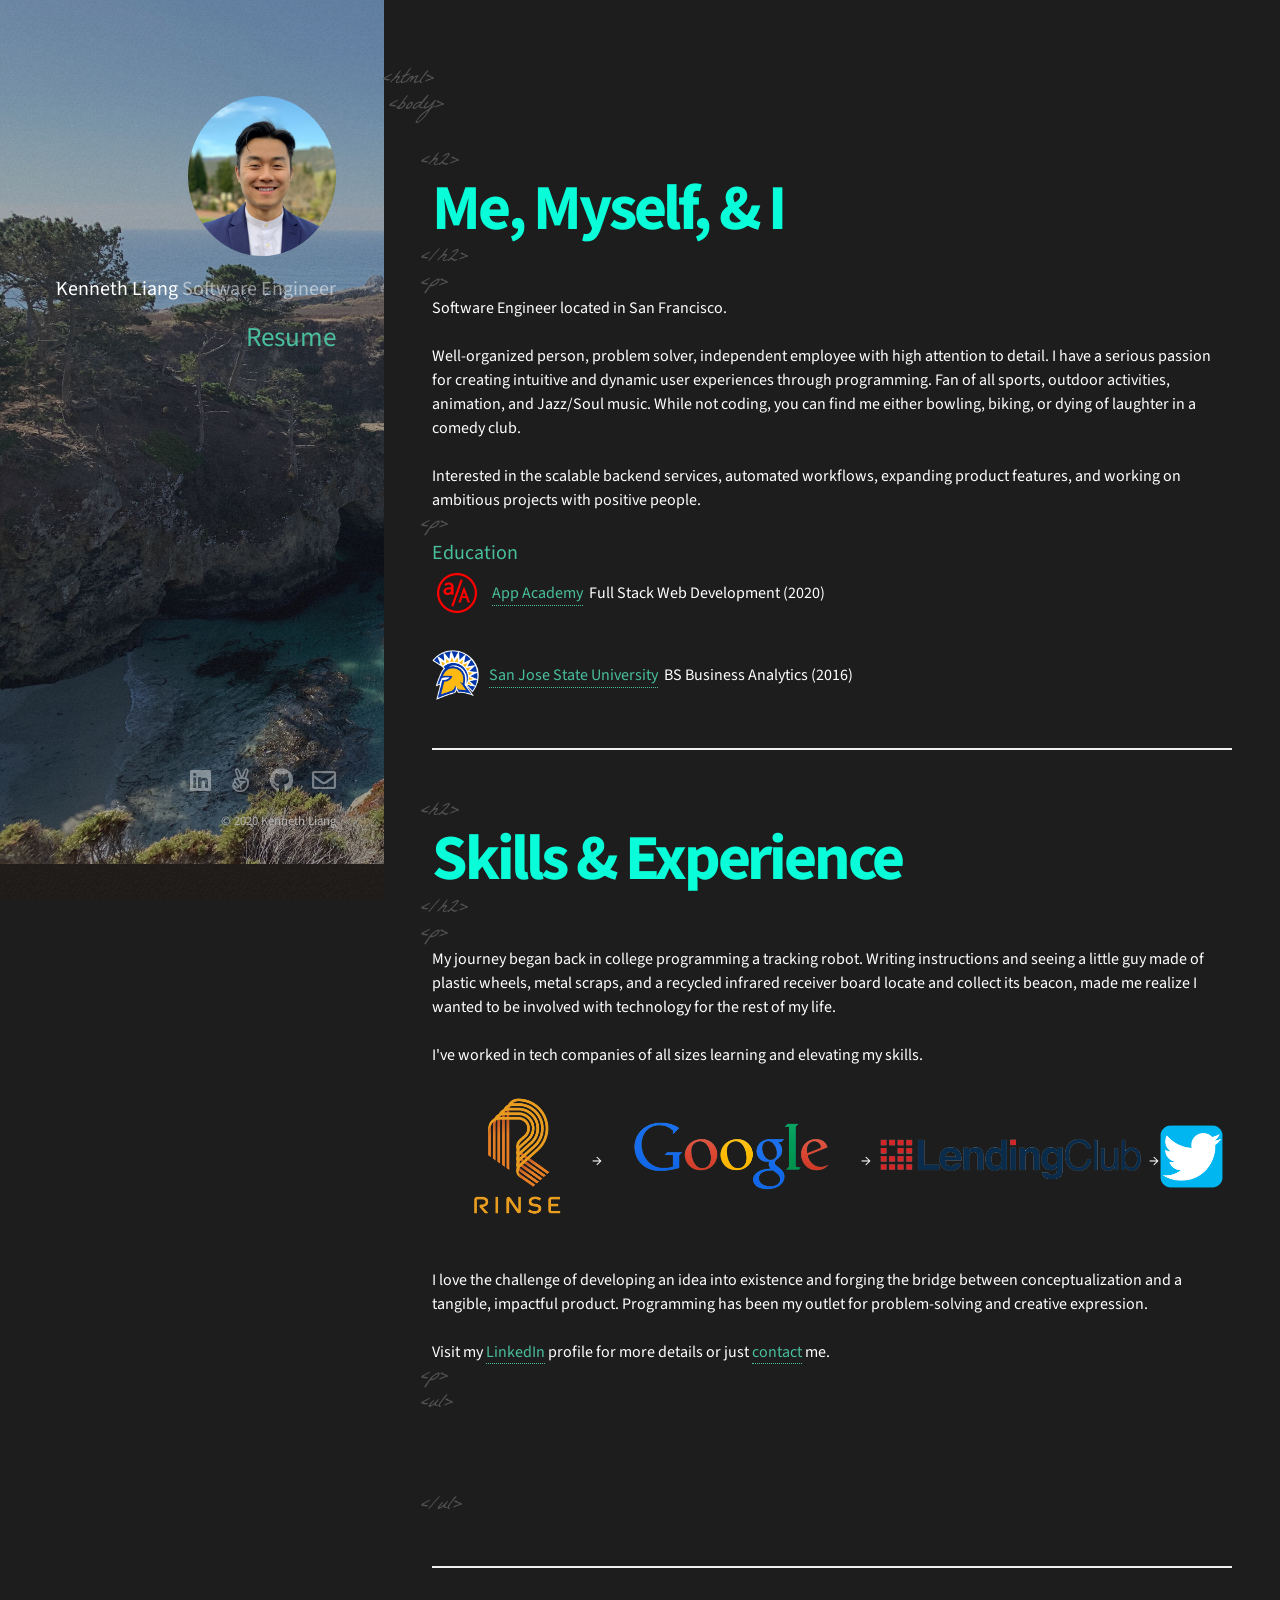
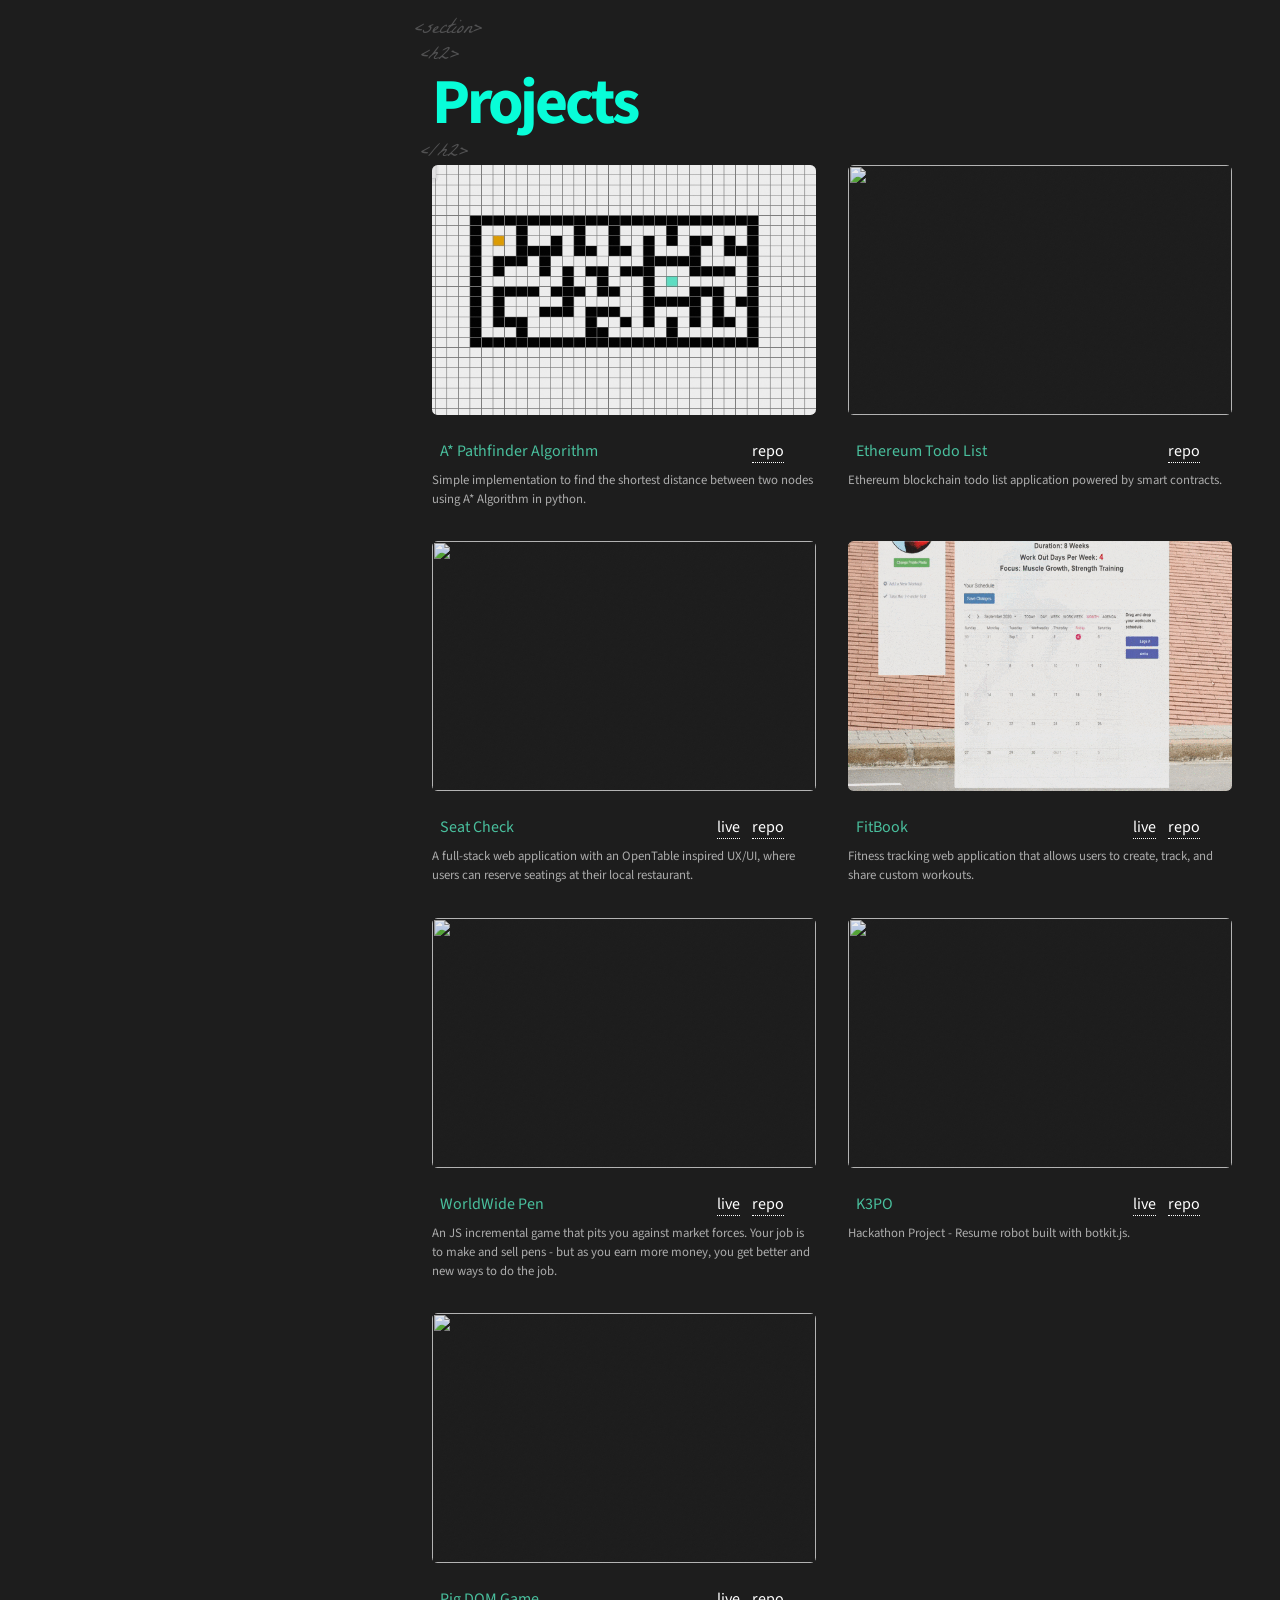
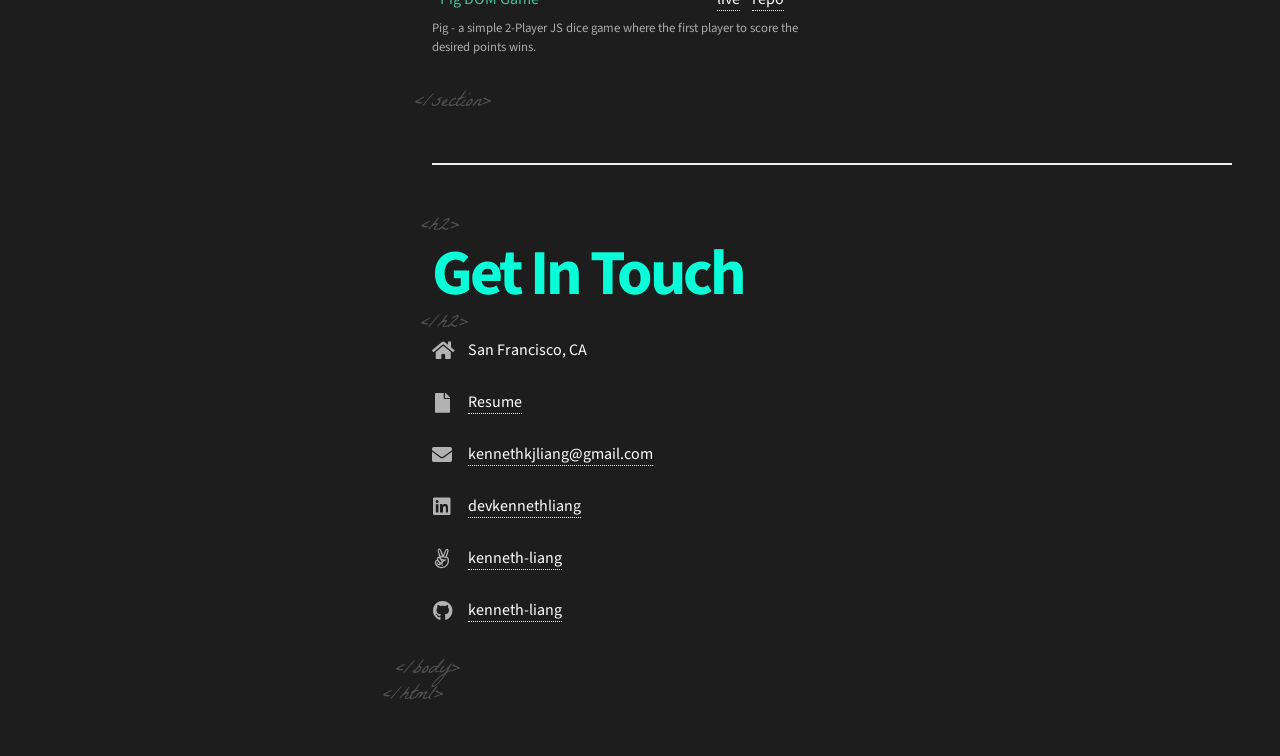
==== commit b0188768: "added astar project" ====
--- a/index.html
+++ b/index.html
@@ -204,6 +204,16 @@
 						<div class="row">
 							
 							<article class="col-6 col-12-xsmall work-item">
+								<a href="images/astar.gif" class="image fit thumb"><img src="images/astar.gif" alt="" /></a>
+								<h3> A* Pathfinder Algorithm
+									<span>
+										<a target="_blank" href="https://github.com/kenneth-liang/A-star-pathfinder-algo">  repo </a>
+									</span>
+								</h3>
+								<p>Simple implementation to find the shortest distance between two nodes using A* Algorithm in python.</p>
+							</article>
+
+							<article class="col-6 col-12-xsmall work-item">
 								<a href="images/new_task.gif" class="image fit thumb"><img src="images/new_task.gif" alt="" /></a>
 								<h3>Ethereum Todo List
 									<span>
